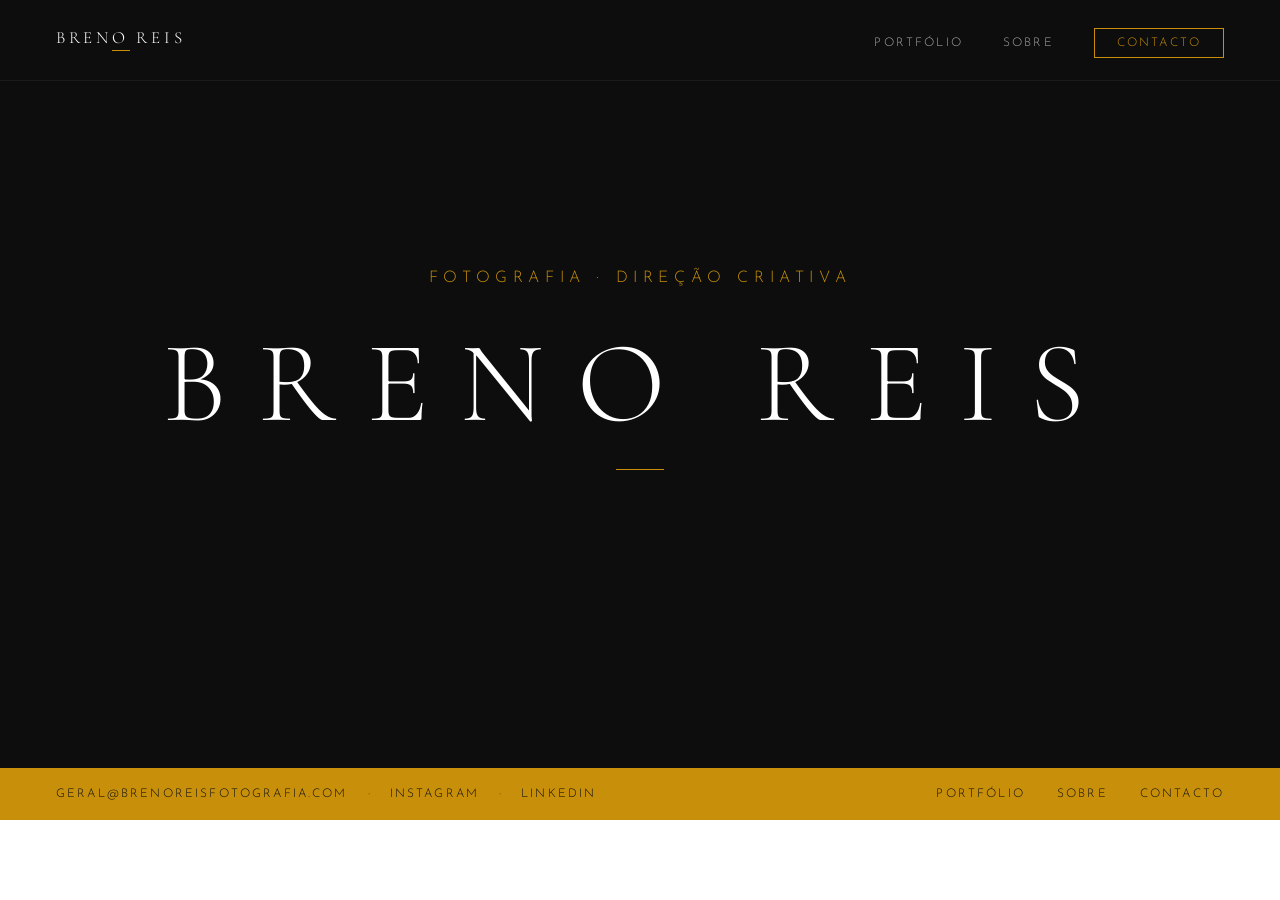
==== index.html @ f147326f "Site Breno Reis Fotografia - versao inicial" ====
<!DOCTYPE html>
<html lang="pt-BR">
<head>
  <meta charset="UTF-8">
  <meta name="viewport" content="width=device-width, initial-scale=1.0">
  <title>Breno Reis Fotografia — Fotografia de Produto e Gastronomia</title>
  <meta name="description" content="Fotógrafo especialista em produtos e gastronomia. Fotos estratégicas que elevam a percepção de valor da sua marca.">
  <link rel="preconnect" href="https://fonts.googleapis.com">
  <link rel="preconnect" href="https://fonts.gstatic.com" crossorigin>
  <link href="https://fonts.googleapis.com/css2?family=Cormorant+Garamond:wght@300;400&family=Josefin+Sans:wght@200;300;400&family=DM+Sans:opsz,wght@9..40,300;9..40,400&display=swap" rel="stylesheet">
  <link rel="stylesheet" href="css/style.css">
</head>
<body class="home-page">

  <nav class="nav scrolled" id="nav" data-solid="true">
    <div class="nav-inner">
      <a href="index.html" class="nav-logo">
        <span class="nav-logo-name">Breno Reis</span>
        <span class="nav-logo-rule"></span>
      </a>
      <button class="nav-toggle" id="navToggle" aria-label="Abrir menu">
        <span></span><span></span><span></span>
      </button>
      <ul class="nav-links" id="navLinks">
        <li><a href="portfolio.html">Portfólio</a></li>
        <li><a href="sobre.html">Sobre</a></li>
        <li><a href="contato.html" class="nav-cta">Contacto</a></li>
      </ul>
    </div>
  </nav>

  <main class="home-main">
    <div class="home-center">
      <p class="hero-eyebrow">Fotografia · Direção Criativa</p>
      <h1 class="hero-name">Breno Reis</h1>
      <div class="hero-rule"></div>
    </div>
  </main>

  <footer class="home-footer">
    <div class="home-footer-contacts">
      <a href="mailto:geral@brenoreisfotografia.com">geral@brenoreisfotografia.com</a>
      <span class="home-footer-contacts-dot">·</span>
      <a href="https://instagram.com/brenoreisfotografia" target="_blank" rel="noopener">Instagram</a>
      <span class="home-footer-contacts-dot">·</span>
      <a href="https://www.linkedin.com/in/brenoreis" target="_blank" rel="noopener">LinkedIn</a>
    </div>
    <nav class="home-footer-nav">
      <a href="portfolio.html">Portfólio</a>
      <a href="sobre.html">Sobre</a>
      <a href="contato.html">Contacto</a>
    </nav>
  </footer>

  <script src="js/main.js"></script>
</body>
</html>
---- css/style.css ----
/* ============================================================
   BRENO REIS FOTOGRAFIA
   Paleta: #0D0D0D · #FFFFFF · #C8900A
   Fontes: Cormorant Garamond (logo) · Josefin Sans · DM Sans
   ============================================================ */

:root {
  --preto:  #0D0D0D;
  --branco: #FFFFFF;
  --ouro:   #C8900A;
  --cinza:  #6B6B6B;
  --bg-alt: #F5F5F5;
  --bg-dark2: #141414;
  --font-logo:    'Cormorant Garamond', serif;
  --font-display: 'Josefin Sans', sans-serif;
  --font-body:    'DM Sans', sans-serif;
}

/* RESET */
*, *::before, *::after { box-sizing: border-box; margin: 0; padding: 0; }
html { scroll-behavior: smooth; }
body { font-family: var(--font-body); font-weight: 300; background: var(--branco); color: var(--preto); overflow-x: hidden; }
img  { display: block; max-width: 100%; }
a    { text-decoration: none; color: inherit; }
ul   { list-style: none; }
button { cursor: pointer; border: none; background: none; font: inherit; }

/* ── NAV ────────────────────────────────────────── */
.nav {
  position: fixed; top: 0; left: 0; right: 0;
  z-index: 100; height: 80px;
  padding: 0 56px;
  display: flex; align-items: center;
  transition: background 0.4s, box-shadow 0.4s;
}
.nav.scrolled { background: var(--preto); box-shadow: 0 1px 0 rgba(255,255,255,0.06); }
.nav-inner { width: 100%; display: flex; align-items: center; justify-content: space-between; }

.nav-logo { display: flex; flex-direction: column; gap: 4px; }
.nav-logo-name {
  font-family: var(--font-logo); font-weight: 300;
  font-size: 17px; letter-spacing: 0.22em;
  text-transform: uppercase; color: var(--branco); line-height: 1;
}
.nav-logo-rule { height: 1px; background: var(--ouro); width: 18px; align-self: center; }

.nav-links { display: flex; align-items: center; gap: 40px; }
.nav-links a {
  font-family: var(--font-display); font-weight: 300;
  font-size: 12px; letter-spacing: 0.18em; text-transform: uppercase;
  color: rgba(255,255,255,0.65); transition: color 0.2s;
  position: relative;
}
.nav-links a:hover, .nav-links a.active { color: var(--branco); }
.nav-links a:not(.nav-cta)::after {
  content: ''; position: absolute; bottom: -5px; left: 0;
  width: 100%; height: 1px; background: var(--ouro);
  transform: scaleX(0); transform-origin: left;
  transition: transform 0.25s ease;
}
.nav-links a:not(.nav-cta):hover::after,
.nav-links a:not(.nav-cta).active::after { transform: scaleX(1); }
.nav-links .nav-cta {
  color: var(--ouro); border: 1px solid var(--ouro);
  padding: 8px 22px; transition: background 0.2s, color 0.2s;
}
.nav-links .nav-cta:hover { background: var(--ouro); color: var(--preto); }

.nav-toggle { display: none; flex-direction: column; gap: 5px; padding: 4px; }
.nav-toggle span { display: block; width: 24px; height: 1px; background: var(--branco); transition: transform 0.3s, opacity 0.3s; }
.nav-toggle.open span:nth-child(1) { transform: translateY(6px) rotate(45deg); }
.nav-toggle.open span:nth-child(2) { opacity: 0; }
.nav-toggle.open span:nth-child(3) { transform: translateY(-6px) rotate(-45deg); }

/* ── FOOTER ─────────────────────────────────────── */
.footer { background: var(--preto); padding: 64px 56px 32px; border-top: 1px solid var(--ouro); }
.footer-top { display: grid; grid-template-columns: 1.2fr 1fr 1fr; gap: 48px; padding-bottom: 48px; border-bottom: 1px solid rgba(255,255,255,0.07); }
.footer-logo-name { font-family: var(--font-logo); font-weight: 300; font-size: 22px; letter-spacing: 0.22em; text-transform: uppercase; color: var(--branco); }
.footer-logo-rule { width: 32px; height: 1px; background: var(--ouro); margin-top: 12px; }
.footer-col-title { font-family: var(--font-display); font-size: 9px; font-weight: 400; letter-spacing: 0.3em; text-transform: uppercase; color: var(--ouro); margin-bottom: 18px; }
.footer-col-links { display: flex; flex-direction: column; gap: 12px; }
.footer-col-links a { font-family: var(--font-body); font-weight: 300; font-size: 13px; color: rgba(255,255,255,0.45); transition: color 0.2s; }
.footer-col-links a:hover { color: var(--branco); }
.footer-bottom { display: flex; justify-content: space-between; align-items: center; padding-top: 24px; }
.footer-copy { font-family: var(--font-body); font-size: 11px; color: rgba(255,255,255,0.25); letter-spacing: 0.06em; }

/* ── BUTTONS ─────────────────────────────────────── */
.btn {
  display: inline-flex; align-items: center; gap: 10px;
  font-family: var(--font-display); font-weight: 300;
  font-size: 10px; letter-spacing: 0.22em; text-transform: uppercase;
  padding: 14px 36px; transition: all 0.25s; cursor: pointer;
}
.btn-ouro   { background: var(--ouro); color: var(--preto); border: 1px solid var(--ouro); }
.btn-ouro:hover { background: transparent; color: var(--ouro); }
.btn-outline-white { background: transparent; color: var(--branco); border: 1px solid rgba(255,255,255,0.5); }
.btn-outline-white:hover { background: var(--branco); color: var(--preto); border-color: var(--branco); }
.btn-outline-dark  { background: transparent; color: var(--preto); border: 1px solid rgba(0,0,0,0.3); }
.btn-outline-dark:hover  { background: var(--preto); color: var(--branco); border-color: var(--preto); }

/* ── SECTION BASE ────────────────────────────────── */
.section    { padding: 96px 56px; }
.section-sm { padding: 64px 56px; }

.section-label {
  font-family: var(--font-display); font-size: 9px; font-weight: 400;
  letter-spacing: 0.32em; text-transform: uppercase; color: var(--ouro);
  display: flex; align-items: center; gap: 16px; margin-bottom: 48px;
}
.section-label::after { content: ''; display: block; width: 32px; height: 1px; background: var(--ouro); }

.section-title { font-family: var(--font-display); font-weight: 300; font-size: clamp(24px, 3.5vw, 44px); letter-spacing: 0.1em; text-transform: uppercase; line-height: 1.25; }
.section-body  { font-family: var(--font-body); font-weight: 300; font-size: 15px; line-height: 1.85; color: var(--cinza); max-width: 560px; }

/* ── REVEAL ANIMATIONS ───────────────────────────── */
.reveal {
  opacity: 0; transform: translateY(36px);
  transition: opacity 0.75s ease, transform 0.75s ease;
}
.reveal.visible { opacity: 1; transform: translateY(0); }

.reveal-img {
  opacity: 0; transform: translateY(20px);
  transition: opacity 0.9s ease, transform 0.9s ease;
}
.reveal-img.visible { opacity: 1; transform: translateY(0); }

/* ── IMAGE PLACEHOLDERS ──────────────────────────── */
.ph { background: #131313; display: flex; align-items: center; justify-content: center; overflow: hidden; position: relative; width: 100%; }
.ph-label { font-family: var(--font-display); font-size: 8px; font-weight: 400; letter-spacing: 0.3em; text-transform: uppercase; color: #252525; }
.ratio-4-3  { aspect-ratio: 4/3; }
.ratio-3-4  { aspect-ratio: 3/4; }
.ratio-1-1  { aspect-ratio: 1; }
.ratio-16-9 { aspect-ratio: 16/9; }
.ratio-2-3  { aspect-ratio: 2/3; }

/* ════════════════════════════════════════════════════
   HOME
   ════════════════════════════════════════════════════ */

/* HOME SPLASH */
.home-page { overflow: hidden; }
.home-main {
  height: calc(100vh - 80px - 52px);
  background: var(--preto);
  display: flex; align-items: center; justify-content: center;
  text-align: center;
}
.home-center { display: flex; flex-direction: column; align-items: center; }
.home-contacts {
  display: flex; align-items: center; justify-content: center;
  gap: 20px; margin-top: 44px; flex-wrap: wrap;
}
.home-contacts { display: none; } /* contacts moved to footer */
.home-contacts-dot { display: none; }
.home-footer {
  background: var(--ouro);
  height: 52px; padding: 0 56px;
  display: flex; align-items: center; justify-content: space-between;
}
.home-footer-contacts { display: flex; align-items: center; gap: 20px; }
.home-footer-contacts a {
  font-family: var(--font-display); font-weight: 300;
  font-size: 12px; letter-spacing: 0.18em; text-transform: uppercase;
  color: var(--preto); transition: opacity 0.2s;
}
.home-footer-contacts a:hover { opacity: 0.6; }
.home-footer-contacts-dot { color: rgba(13,13,13,0.4); font-size: 12px; }
.home-footer-nav { display: flex; gap: 32px; }
.home-footer-nav a {
  font-family: var(--font-display); font-size: 12px; letter-spacing: 0.18em;
  text-transform: uppercase; color: var(--preto); transition: opacity 0.2s;
}
.home-footer-nav a:hover { opacity: 0.6; }

/* HERO (outras páginas) */
.hero {
  min-height: 100vh; background: var(--preto);
  display: flex; flex-direction: column;
  align-items: center; justify-content: center;
  padding: 100px 48px 80px; text-align: center; position: relative;
}
.hero-eyebrow { font-family: var(--font-display); font-weight: 300; font-size: 16px; letter-spacing: 0.35em; text-transform: uppercase; color: var(--ouro); margin-bottom: 40px; }
.hero-name { font-family: var(--font-logo); font-weight: 300; font-size: clamp(48px, 9vw, 116px); letter-spacing: 0.28em; text-transform: uppercase; color: var(--branco); line-height: 1; }
.hero-rule { width: 48px; height: 1px; background: var(--ouro); margin: 28px auto; }
.hero-sub { font-family: var(--font-display); font-weight: 200; font-size: 16px; letter-spacing: 0.45em; text-transform: uppercase; color: var(--ouro); margin-bottom: 52px; }
.hero-tagline { font-family: var(--font-display); font-weight: 300; font-size: clamp(14px, 2vw, 21px); letter-spacing: 0.06em; text-transform: uppercase; color: rgba(255,255,255,0.6); max-width: 560px; line-height: 1.6; margin-bottom: 48px; }

.hero-scroll { position: absolute; bottom: 40px; left: 50%; transform: translateX(-50%); display: flex; flex-direction: column; align-items: center; gap: 12px; font-family: var(--font-display); font-size: 8px; letter-spacing: 0.3em; text-transform: uppercase; color: rgba(255,255,255,0.25); }
.hero-scroll-line { width: 1px; height: 48px; background: linear-gradient(to bottom, var(--ouro), transparent); animation: scrollAnim 2s ease infinite; }
@keyframes scrollAnim { 0%,100%{ opacity:0.3; transform:scaleY(0.5); } 50%{ opacity:1; transform:scaleY(1); } }

/* Especialidades */
.especialidades { display: grid; grid-template-columns: repeat(3, 1fr); }
.esp-card { padding: 56px 48px; border: 1px solid rgba(0,0,0,0.07); transition: background 0.2s; }
.esp-card:hover { background: #FAFAFA; }
.esp-number { font-family: var(--font-logo); font-size: 28px; font-weight: 300; color: var(--ouro); opacity: 0.5; margin-bottom: 28px; letter-spacing: 0.05em; }
.esp-title  { font-family: var(--font-display); font-weight: 300; font-size: 13px; letter-spacing: 0.18em; text-transform: uppercase; color: var(--preto); margin-bottom: 16px; }
.esp-text   { font-family: var(--font-body); font-weight: 300; font-size: 14px; line-height: 1.8; color: var(--cinza); }

/* Portfolio preview grid */
.portfolio-grid-preview { display: grid; grid-template-columns: repeat(3, 1fr); gap: 4px; }
.portfolio-item { overflow: hidden; position: relative; }
.portfolio-item .ph { transition: transform 0.55s ease; }
.portfolio-item:hover .ph { transform: scale(1.04); }
.portfolio-item-overlay { position: absolute; inset: 0; background: rgba(13,13,13,0.6); display: flex; align-items: flex-end; padding: 24px; opacity: 0; transition: opacity 0.3s; }
.portfolio-item:hover .portfolio-item-overlay { opacity: 1; }
.portfolio-item-cat { font-family: var(--font-display); font-size: 9px; font-weight: 400; letter-spacing: 0.28em; text-transform: uppercase; color: var(--ouro); }

/* Sobre teaser */
.sobre-teaser { display: grid; grid-template-columns: 1fr 1fr; gap: 80px; align-items: center; }
.sobre-teaser-img { position: relative; }
.sobre-teaser-accent { position: absolute; top: -14px; left: -14px; right: 14px; bottom: 14px; border: 1px solid var(--ouro); z-index: -1; pointer-events: none; }

/* CTA Banner */
.cta-banner { background: var(--preto); padding: 100px 56px; text-align: center; }
.cta-banner-title { font-family: var(--font-logo); font-weight: 300; font-size: clamp(28px, 4.5vw, 60px); letter-spacing: 0.1em; text-transform: uppercase; color: var(--branco); margin-bottom: 12px; }
.cta-banner-sub { font-family: var(--font-display); font-weight: 300; font-size: 11px; letter-spacing: 0.22em; text-transform: uppercase; color: rgba(255,255,255,0.4); margin-bottom: 40px; }

/* ════════════════════════════════════════════════════
   PORTFOLIO PAGE
   ════════════════════════════════════════════════════ */

.portfolio-hero { background: var(--preto); padding: 120px 56px 40px; text-align: center; }
.portfolio-hero-title { font-family: var(--font-logo); font-weight: 300; font-size: clamp(22px, 3.5vw, 44px); letter-spacing: 0.28em; text-transform: uppercase; color: var(--branco); }
.portfolio-hero-rule { width: 40px; height: 1px; background: var(--ouro); margin: 24px auto; }
.portfolio-hero-sub { font-family: var(--font-display); font-weight: 300; font-size: 10px; letter-spacing: 0.4em; text-transform: uppercase; color: rgba(255,255,255,0.4); }

.portfolio-filter { padding: 32px 56px; display: flex; align-items: center; gap: 8px; border-bottom: 1px solid rgba(0,0,0,0.08); flex-wrap: wrap; }
.filter-btn { font-family: var(--font-display); font-size: 10px; font-weight: 300; letter-spacing: 0.2em; text-transform: uppercase; padding: 8px 20px; border: 1px solid rgba(0,0,0,0.15); color: var(--cinza); transition: all 0.2s; background: none; cursor: pointer; }
.filter-btn:hover { border-color: var(--preto); color: var(--preto); }
.filter-btn.active { background: var(--preto); color: var(--branco); border-color: var(--preto); }

.portfolio-grid { columns: 3; column-gap: 4px; padding: 4px; }
.portfolio-grid-item { break-inside: avoid; margin-bottom: 4px; overflow: hidden; position: relative; cursor: zoom-in; }
.portfolio-grid-item img {
  width: 100%; height: auto; display: block; transition: transform 0.55s ease;
  pointer-events: none; -webkit-user-drag: none; -webkit-touch-callout: none;
  user-select: none;
}
.portfolio-grid-item:hover img { transform: scale(1.04); }

/* LIGHTBOX */
.lightbox {
  position: fixed; inset: 0; background: rgba(13,13,13,0.97);
  display: none; align-items: center; justify-content: center;
  z-index: 1000; padding: 64px;
}
.lightbox.open { display: flex; }
.lightbox-img {
  max-width: 100%; max-height: 100%; object-fit: contain;
  pointer-events: none; -webkit-user-drag: none; -webkit-touch-callout: none;
  user-select: none;
}
.lightbox-close, .lightbox-prev, .lightbox-next {
  position: absolute; background: none; border: none; cursor: pointer;
  color: rgba(255,255,255,0.55); transition: color 0.2s; line-height: 1;
}
.lightbox-close:hover, .lightbox-prev:hover, .lightbox-next:hover { color: var(--ouro); }
.lightbox-close { top: 24px; right: 32px; font-size: 32px; font-weight: 300; }
.lightbox-prev, .lightbox-next { top: 50%; transform: translateY(-50%); font-size: 40px; padding: 12px; }
.lightbox-prev { left: 12px; }
.lightbox-next { right: 12px; }
.lightbox-counter {
  position: absolute; bottom: 24px; left: 50%; transform: translateX(-50%);
  font-family: var(--font-display); font-size: 10px; letter-spacing: 0.2em;
  color: rgba(255,255,255,0.4);
}

/* AVISO DE DIREITOS RESERVADOS (clique direito) */
.copyright-toast {
  position: fixed; z-index: 2000;
  background: var(--preto); color: var(--branco);
  border: 1px solid var(--ouro);
  font-family: var(--font-display); font-weight: 300;
  font-size: 10px; letter-spacing: 0.18em; text-transform: uppercase;
  padding: 10px 18px; pointer-events: none;
  opacity: 0; transition: opacity 0.2s ease;
}
.copyright-toast.show { opacity: 1; }
@media (max-width: 640px) {
  .lightbox { padding: 24px; }
  .lightbox-prev { left: 4px; } .lightbox-next { right: 4px; }
  .lightbox-prev, .lightbox-next { font-size: 28px; padding: 8px; }
}

/* ════════════════════════════════════════════════════
   SOBRE PAGE
   ════════════════════════════════════════════════════ */

.sobre-hero {
  display: grid; grid-template-columns: 1fr 1fr; grid-template-rows: 1fr;
  align-items: stretch; background: var(--preto);
  margin-top: 80px; height: calc(100vh - 80px);
}
.sobre-hero-bio { margin-top: 22px; font-family: var(--font-body); font-weight: 300; font-size: 19px; line-height: 1.7; color: rgba(255,255,255,0.5); max-width: none; }
.sobre-hero-bio p { margin-bottom: 14px; }
.sobre-hero-bio p:last-child { margin-bottom: 0; }
.sobre-hero-bio .sobre-hero-lead { color: var(--branco); font-weight: 400; font-size: 20px; }
.sobre-hero-cta { margin-top: 28px; }
.sobre-hero-cta-text { font-family: var(--font-display); font-weight: 300; font-size: 16px; letter-spacing: 0.06em; color: var(--branco); margin-bottom: 20px; }
.sobre-hero-img { overflow: hidden; min-height: 0; margin: 0 0 40px 0; }
.sobre-hero-img .ph { height: 100%; min-height: 560px; }
.sobre-hero-img img {
  width: 100%; height: 100%; object-fit: contain;
  pointer-events: none; -webkit-user-drag: none; -webkit-touch-callout: none; user-select: none;
}
.sobre-hero-content { background: var(--preto); padding: 40px 56px; display: flex; flex-direction: column; justify-content: center; min-height: 0; overflow-y: auto; }
.sobre-eyebrow  { font-family: var(--font-display); font-size: 9px; font-weight: 400; letter-spacing: 0.38em; text-transform: uppercase; color: var(--ouro); margin-bottom: 32px; }
.sobre-hero-name { font-family: var(--font-logo); font-weight: 300; font-size: clamp(32px, 4vw, 52px); letter-spacing: 0.2em; text-transform: uppercase; color: var(--branco); line-height: 1.1; }
.sobre-hero-rule { width: 40px; height: 1px; background: var(--ouro); margin: 22px 0; }
.sobre-hero-role { font-family: var(--font-display); font-weight: 300; font-size: 11px; letter-spacing: 0.28em; text-transform: uppercase; color: rgba(255,255,255,0.4); }

/* Numbers */
.numbers-row { display: grid; grid-template-columns: repeat(3, 1fr); border-top: 1px solid rgba(0,0,0,0.1); border-bottom: 1px solid rgba(0,0,0,0.1); }
.number-item { padding: 52px 48px; text-align: center; border-right: 1px solid rgba(0,0,0,0.1); }
.number-item:last-child { border-right: none; }
.number-value { font-family: var(--font-logo); font-weight: 300; font-size: 60px; letter-spacing: 0.04em; color: var(--preto); line-height: 1; }
.number-label { font-family: var(--font-display); font-size: 9px; font-weight: 400; letter-spacing: 0.28em; text-transform: uppercase; color: var(--cinza); margin-top: 14px; }

/* Diferenciais */
.diferenciais { display: grid; grid-template-columns: repeat(2, 1fr); gap: 2px; }
.dif-item { padding: 52px 48px; background: var(--bg-alt); transition: background 0.2s; }
.dif-item:hover { background: #ECECEC; }
.dif-num   { font-family: var(--font-logo); font-size: 22px; color: var(--ouro); margin-bottom: 18px; letter-spacing: 0.05em; }
.dif-title { font-family: var(--font-display); font-weight: 300; font-size: 12px; letter-spacing: 0.18em; text-transform: uppercase; color: var(--preto); margin-bottom: 14px; }
.dif-text  { font-family: var(--font-body); font-weight: 300; font-size: 14px; line-height: 1.8; color: var(--cinza); }

/* ════════════════════════════════════════════════════
   MENTORIA PAGE
   ════════════════════════════════════════════════════ */

.mentoria-hero { background: var(--preto); padding: 160px 56px 100px; text-align: center; }
.mentoria-eyebrow { font-family: var(--font-display); font-size: 9px; font-weight: 400; letter-spacing: 0.45em; text-transform: uppercase; color: var(--ouro); margin-bottom: 32px; }
.mentoria-title { font-family: var(--font-logo); font-weight: 300; font-size: clamp(36px, 6vw, 80px); letter-spacing: 0.18em; text-transform: uppercase; color: var(--branco); line-height: 1.1; max-width: 800px; margin: 0 auto; }
.mentoria-rule  { width: 40px; height: 1px; background: var(--ouro); margin: 28px auto; }
.mentoria-sub   { font-family: var(--font-display); font-weight: 300; font-size: 12px; letter-spacing: 0.18em; text-transform: uppercase; color: rgba(255,255,255,0.4); max-width: 480px; margin: 0 auto; line-height: 1.8; }

/* Para quem */
.pq-grid { display: grid; grid-template-columns: 1fr 1fr; gap: 2px; }
.pq-item { padding: 48px; border: 1px solid rgba(0,0,0,0.07); display: flex; gap: 22px; transition: background 0.2s; }
.pq-item:hover { background: #FAFAFA; }
.pq-check { width: 18px; height: 18px; border: 1px solid var(--ouro); display: flex; align-items: center; justify-content: center; flex-shrink: 0; margin-top: 3px; }
.pq-check::after { content: ''; width: 7px; height: 7px; background: var(--ouro); display: block; }
.pq-title { font-family: var(--font-display); font-weight: 300; font-size: 12px; letter-spacing: 0.15em; text-transform: uppercase; color: var(--preto); margin-bottom: 10px; }
.pq-text  { font-family: var(--font-body); font-weight: 300; font-size: 14px; line-height: 1.8; color: var(--cinza); }

/* Como funciona */
.passos { display: grid; grid-template-columns: repeat(3, 1fr); gap: 40px; counter-reset: steps; }
.passo { padding-top: 24px; border-top: 1px solid rgba(0,0,0,0.1); position: relative; counter-increment: steps; }
.passo-num { font-family: var(--font-logo); font-size: 48px; font-weight: 300; color: var(--ouro); opacity: 0.35; line-height: 1; margin-bottom: 20px; }
.passo-title { font-family: var(--font-display); font-weight: 300; font-size: 12px; letter-spacing: 0.18em; text-transform: uppercase; color: var(--preto); margin-bottom: 14px; }
.passo-text  { font-family: var(--font-body); font-weight: 300; font-size: 14px; line-height: 1.8; color: var(--cinza); }

/* ════════════════════════════════════════════════════
   CONTATO PAGE
   ════════════════════════════════════════════════════ */

.contato-hero { background: var(--preto); padding: 160px 56px 80px; }
.contato-eyebrow { font-family: var(--font-display); font-size: 9px; font-weight: 400; letter-spacing: 0.45em; text-transform: uppercase; color: var(--ouro); margin-bottom: 24px; }
.contato-title   { font-family: var(--font-logo); font-weight: 300; font-size: clamp(24px, 3.5vw, 48px); letter-spacing: 0.15em; text-transform: uppercase; color: var(--branco); line-height: 1.1; }
.contato-sub     { font-family: var(--font-body); font-weight: 300; font-size: 15px; line-height: 1.85; color: rgba(255,255,255,0.4); margin-top: 20px; max-width: 480px; }

.contato-body { display: grid; grid-template-columns: 1.4fr 1fr; }
.contato-form-col { padding: 80px 64px; border-right: 1px solid rgba(0,0,0,0.08); }
.contato-info-col { padding: 80px 56px; }

.form-group { margin-bottom: 32px; }
.form-label { font-family: var(--font-display); font-size: 9px; font-weight: 400; letter-spacing: 0.28em; text-transform: uppercase; color: var(--cinza); display: block; margin-bottom: 10px; }
.form-input, .form-select, .form-textarea {
  width: 100%; background: transparent; border: none; border-bottom: 1px solid rgba(0,0,0,0.18);
  padding: 12px 0; font-family: var(--font-body); font-weight: 300; font-size: 15px;
  color: var(--preto); outline: none; transition: border-color 0.25s; appearance: none;
}
.form-input:focus, .form-select:focus, .form-textarea:focus { border-bottom-color: var(--ouro); }
.form-textarea { resize: none; height: 96px; }
.form-select { cursor: pointer; }

.form-success { display: none; padding: 40px 0; }
.form-success.show { display: block; }
.form-success-title { font-family: var(--font-logo); font-size: 32px; letter-spacing: 0.1em; text-transform: uppercase; color: var(--preto); margin-bottom: 12px; }
.form-success-text  { font-family: var(--font-body); font-weight: 300; font-size: 15px; color: var(--cinza); line-height: 1.8; }

.info-block { margin-bottom: 40px; }
.info-label { font-family: var(--font-display); font-size: 9px; font-weight: 400; letter-spacing: 0.32em; text-transform: uppercase; color: var(--ouro); margin-bottom: 10px; }
.info-value { font-family: var(--font-body); font-weight: 300; font-size: 14px; color: var(--cinza); line-height: 1.7; }
.info-value a { color: var(--preto); font-weight: 400; transition: color 0.2s; }
.info-value a:hover { color: var(--ouro); }

/* ════════════════════════════════════════════════════
   RESPONSIVE
   ════════════════════════════════════════════════════ */
@media (max-width: 1024px) {
  .nav { padding: 0 32px; }
  .section { padding: 72px 32px; }
  .section-sm { padding: 48px 32px; }
  .footer { padding: 56px 32px 28px; }
  .footer-top { grid-template-columns: 1fr 1fr; }
  .especialidades { grid-template-columns: 1fr; }
  .portfolio-grid-preview { grid-template-columns: repeat(2, 1fr); }
  .portfolio-grid { columns: 2; }
  .sobre-teaser { grid-template-columns: 1fr; gap: 48px; }
  .sobre-hero { grid-template-columns: 1fr; height: auto; }
  .sobre-hero-img { display: none; }
  .sobre-hero-content { padding: 120px 48px 72px; overflow-y: visible; }
  .numbers-row { grid-template-columns: 1fr 1fr; }
  .numbers-row .number-item:nth-child(3) { border-right: none; grid-column: 1/-1; border-top: 1px solid rgba(0,0,0,0.1); }
  .diferenciais { grid-template-columns: 1fr; }
  .pq-grid { grid-template-columns: 1fr; }
  .passos { grid-template-columns: 1fr 1fr; gap: 32px; }
  .contato-body { grid-template-columns: 1fr; }
  .contato-form-col { border-right: none; border-bottom: 1px solid rgba(0,0,0,0.08); padding: 64px 48px; }
  .contato-info-col { padding: 64px 48px; }
  .portfolio-filter, .portfolio-hero, .mentoria-hero, .contato-hero, .cta-banner { padding-left: 32px; padding-right: 32px; }
  .home-footer { height: auto; min-height: 52px; flex-wrap: wrap; row-gap: 10px; padding: 14px 32px; }
  .home-main { height: auto; min-height: calc(100vh - 80px - 90px); padding: 56px 32px; }
}

@media (max-width: 768px) {
  .nav { padding: 0 20px; }
  .nav-links {
    position: fixed; top: 72px; left: 0; right: 0;
    background: var(--preto); flex-direction: column;
    padding: 32px 24px; gap: 28px;
    transform: translateY(-110%); opacity: 0; pointer-events: none;
    transition: transform 0.35s ease, opacity 0.35s ease;
  }
  .nav-links.open { transform: translateY(0); opacity: 1; pointer-events: all; }
  .nav-toggle { display: flex; }
  .section { padding: 56px 20px; }
  .section-sm { padding: 40px 20px; }
  .footer { padding: 48px 20px 24px; }
  .footer-top { grid-template-columns: 1fr; gap: 32px; }
  .portfolio-grid-preview { grid-template-columns: 1fr; }
  .portfolio-grid { columns: 1; }
  .portfolio-filter { padding: 24px 20px; gap: 6px; }
  .portfolio-hero { padding: 120px 20px 56px; }
  .hero-name { letter-spacing: 0.15em; }
  .sobre-hero-content { padding: 100px 20px 56px; }
  .mentoria-hero { padding: 120px 20px 72px; }
  .contato-hero { padding: 120px 20px 56px; }
  .contato-form-col, .contato-info-col { padding: 48px 20px; }
  .numbers-row { grid-template-columns: 1fr; }
  .numbers-row .number-item { border-right: none; border-bottom: 1px solid rgba(0,0,0,0.1); }
  .numbers-row .number-item:last-child { border-bottom: none; }
  .passos { grid-template-columns: 1fr; }
  .cta-banner { padding: 72px 20px; }
  .sobre-teaser-accent { display: none; }
  .home-page { overflow: auto; }
  .home-main { padding: 48px 24px; }
  .hero-eyebrow { font-size: 12px; letter-spacing: 0.22em; }
  .home-footer { flex-direction: column; align-items: center; text-align: center; gap: 14px; padding: 18px 20px; }
  .home-footer-contacts { flex-wrap: wrap; justify-content: center; row-gap: 8px; }
  .home-footer-contacts a, .home-footer-nav a { font-size: 9.5px; }
  .home-footer-nav { gap: 16px; flex-wrap: wrap; justify-content: center; }
}

@media (max-width: 420px) {
  .home-footer-contacts-dot { display: none; }
}
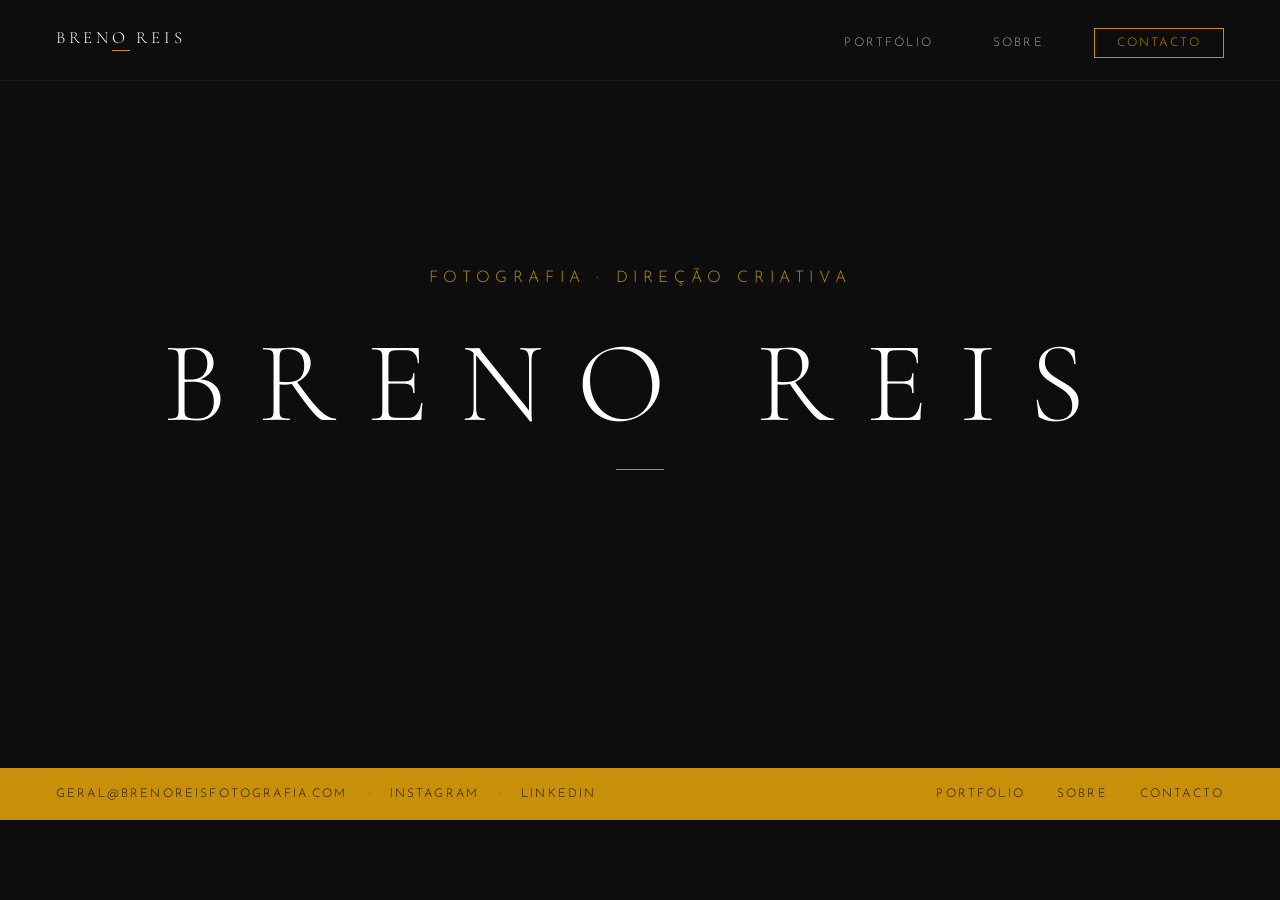
==== commit e68d000d: "Ajustes visuais e UX: 9 melhorias no site - Fundo preto na home (elimina faixa branca abaixo do foot" ====
--- a/index.html
+++ b/index.html
@@ -43,7 +43,7 @@
       <span class="home-footer-contacts-dot">·</span>
       <a href="https://instagram.com/brenoreisfotografia" target="_blank" rel="noopener">Instagram</a>
       <span class="home-footer-contacts-dot">·</span>
-      <a href="https://www.linkedin.com/in/brenoreis" target="_blank" rel="noopener">LinkedIn</a>
+      <a href="https://www.linkedin.com/in/breno-reis-803a252b6/" target="_blank" rel="noopener">LinkedIn</a>
     </div>
     <nav class="home-footer-nav">
       <a href="portfolio.html">Portfólio</a>
--- a/css/style.css
+++ b/css/style.css
@@ -31,9 +31,10 @@
   z-index: 100; height: 80px;
   padding: 0 56px;
   display: flex; align-items: center;
-  transition: background 0.4s, box-shadow 0.4s;
+  transition: background 0.4s, box-shadow 0.4s, transform 0.45s ease, opacity 0.45s ease;
 }
 .nav.scrolled { background: var(--preto); box-shadow: 0 1px 0 rgba(255,255,255,0.06); }
+.nav.hidden { transform: translateY(-100%); opacity: 0; }
 .nav-inner { width: 100%; display: flex; align-items: center; justify-content: space-between; }
 
 .nav-logo { display: flex; flex-direction: column; gap: 4px; }
@@ -51,10 +52,11 @@
   color: rgba(255,255,255,0.65); transition: color 0.2s;
   position: relative;
 }
+.nav-links a:not(.nav-cta) { padding: 6px 10px; }
 .nav-links a:hover, .nav-links a.active { color: var(--branco); }
 .nav-links a:not(.nav-cta)::after {
-  content: ''; position: absolute; bottom: -5px; left: 0;
-  width: 100%; height: 1px; background: var(--ouro);
+  content: ''; position: absolute; bottom: 1px; left: 10px;
+  width: calc(100% - 20px); height: 1px; background: var(--ouro);
   transform: scaleX(0); transform-origin: left;
   transition: transform 0.25s ease;
 }
@@ -140,6 +142,7 @@
 
 /* HOME SPLASH */
 .home-page { overflow: hidden; }
+body.home-page { background: var(--preto); }
 .home-main {
   height: calc(100vh - 80px - 52px);
   background: var(--preto);
@@ -231,7 +234,7 @@
 .filter-btn:hover { border-color: var(--preto); color: var(--preto); }
 .filter-btn.active { background: var(--preto); color: var(--branco); border-color: var(--preto); }
 
-.portfolio-grid { columns: 3; column-gap: 4px; padding: 4px; }
+.portfolio-grid { columns: 5; column-gap: 4px; padding: 4px; }
 .portfolio-grid-item { break-inside: avoid; margin-bottom: 4px; overflow: hidden; position: relative; cursor: zoom-in; }
 .portfolio-grid-item img {
   width: 100%; height: auto; display: block; transition: transform 0.55s ease;
@@ -376,6 +379,10 @@
 .form-textarea { resize: none; height: 96px; }
 .form-select { cursor: pointer; }
 
+.form-input.error { border-bottom-color: #e03030; }
+.form-error { display: none; font-family: var(--font-body); font-weight: 300; font-size: 11px; color: #e03030; margin-top: 6px; letter-spacing: 0.02em; }
+.form-error.show { display: block; }
+
 .form-success { display: none; padding: 40px 0; }
 .form-success.show { display: block; }
 .form-success-title { font-family: var(--font-logo); font-size: 32px; letter-spacing: 0.1em; text-transform: uppercase; color: var(--preto); margin-bottom: 12px; }
@@ -398,7 +405,7 @@
   .footer-top { grid-template-columns: 1fr 1fr; }
   .especialidades { grid-template-columns: 1fr; }
   .portfolio-grid-preview { grid-template-columns: repeat(2, 1fr); }
-  .portfolio-grid { columns: 2; }
+  .portfolio-grid { columns: 3; }
   .sobre-teaser { grid-template-columns: 1fr; gap: 48px; }
   .sobre-hero { grid-template-columns: 1fr; height: auto; }
   .sobre-hero-img { display: none; }
@@ -432,7 +439,7 @@
   .footer { padding: 48px 20px 24px; }
   .footer-top { grid-template-columns: 1fr; gap: 32px; }
   .portfolio-grid-preview { grid-template-columns: 1fr; }
-  .portfolio-grid { columns: 1; }
+  .portfolio-grid { columns: 2; }
   .portfolio-filter { padding: 24px 20px; gap: 6px; }
   .portfolio-hero { padding: 120px 20px 56px; }
   .hero-name { letter-spacing: 0.15em; }
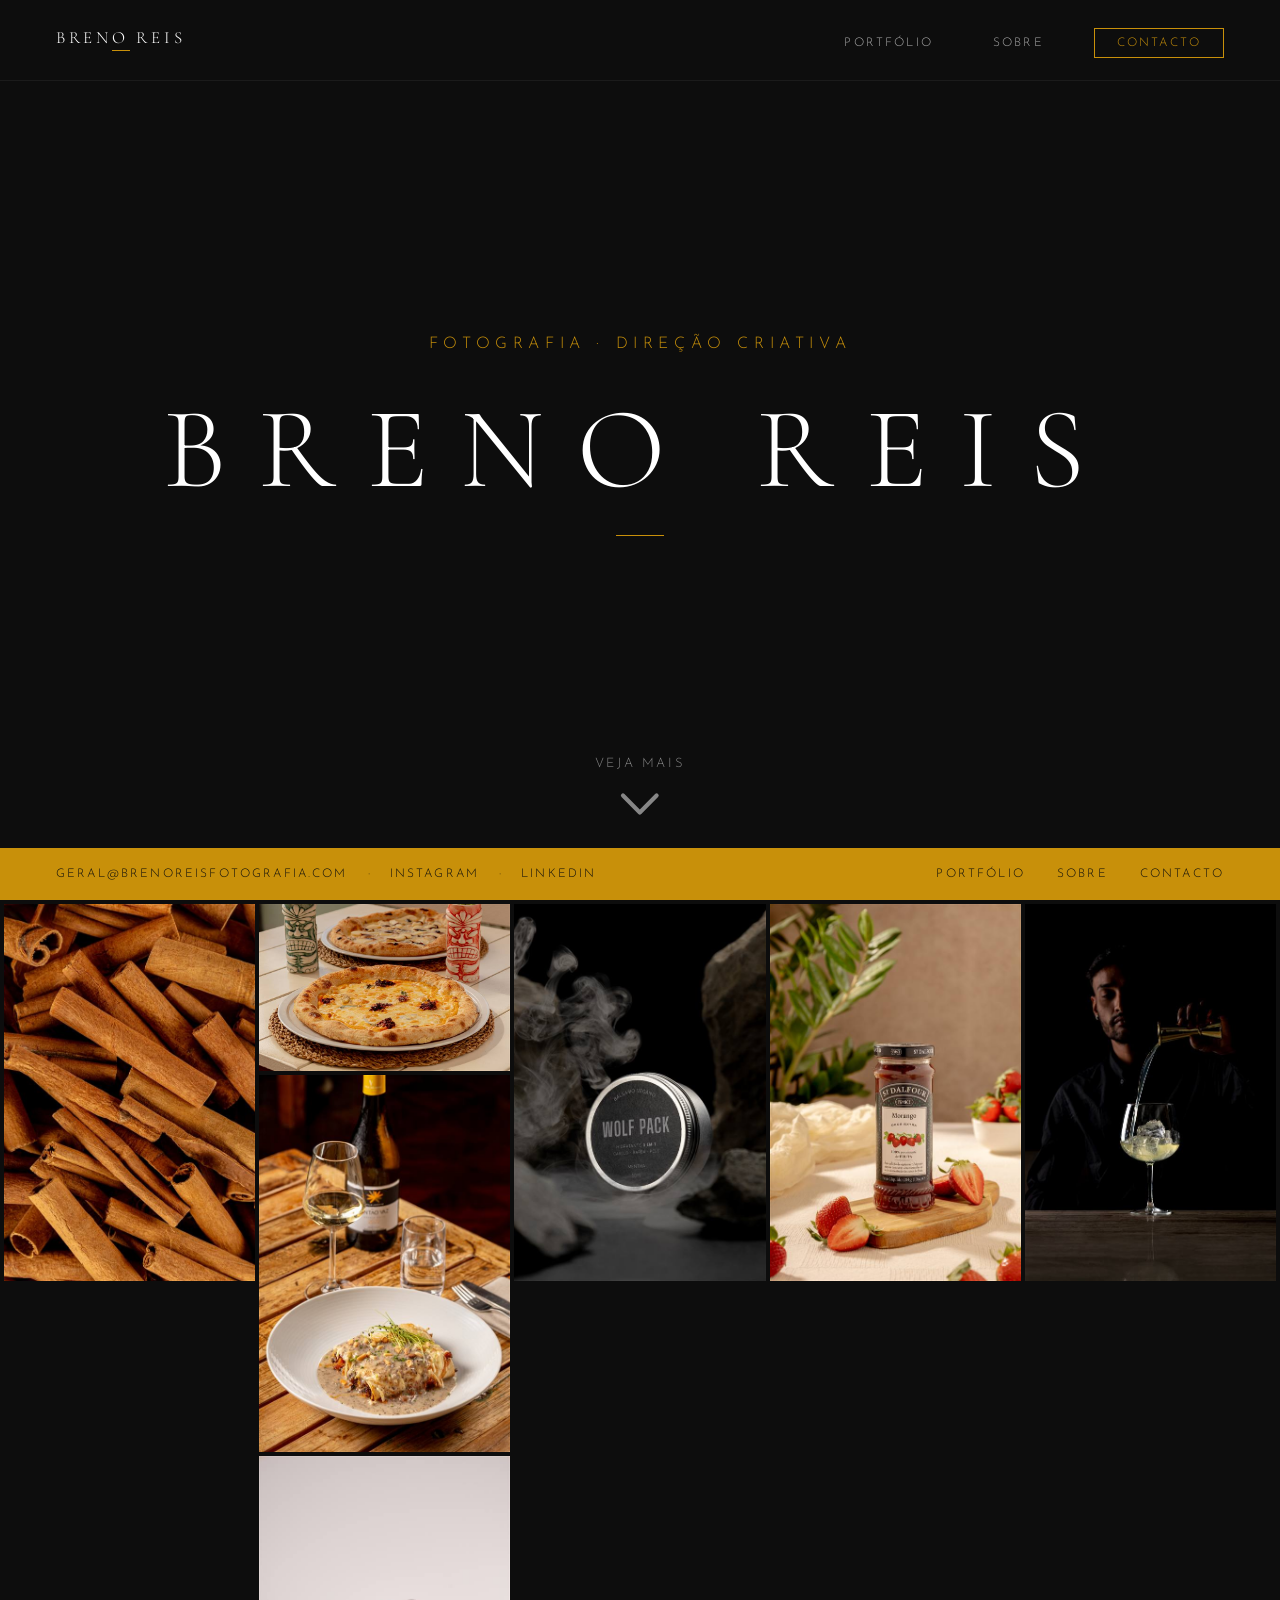
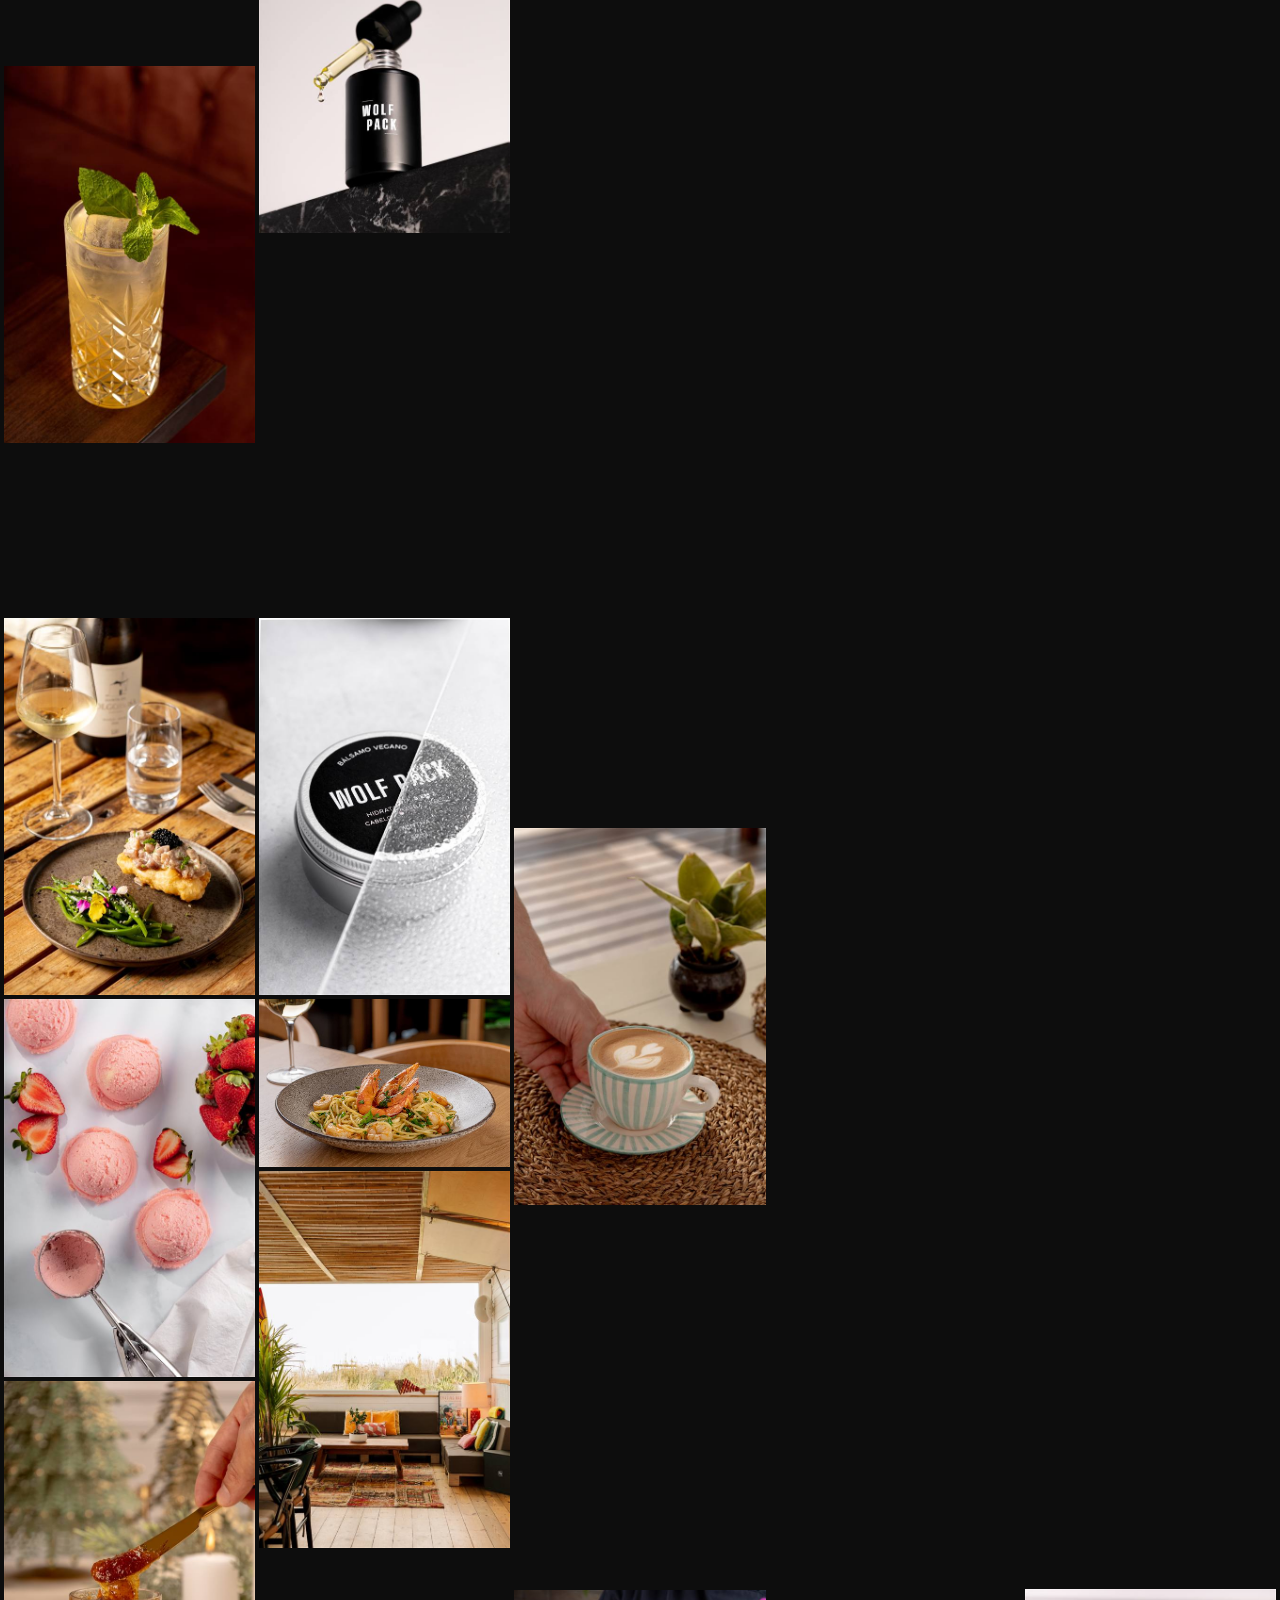
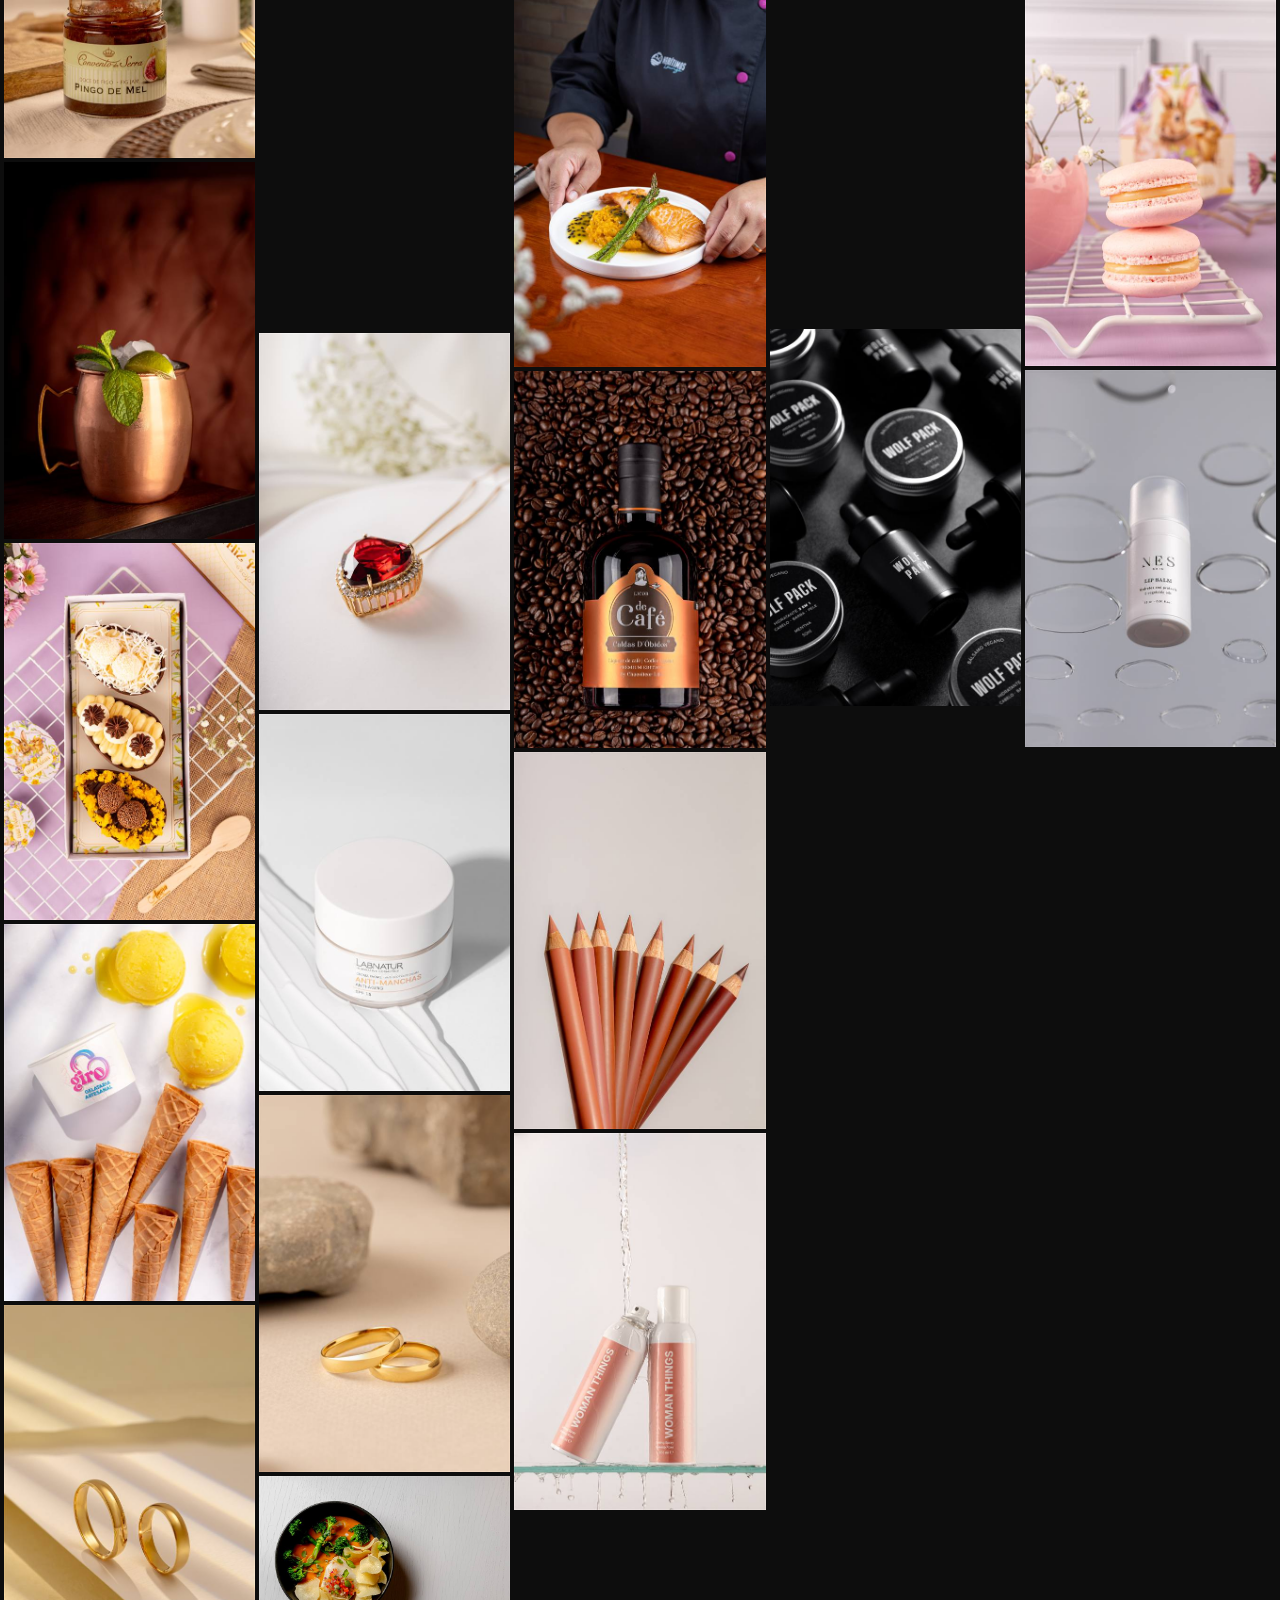
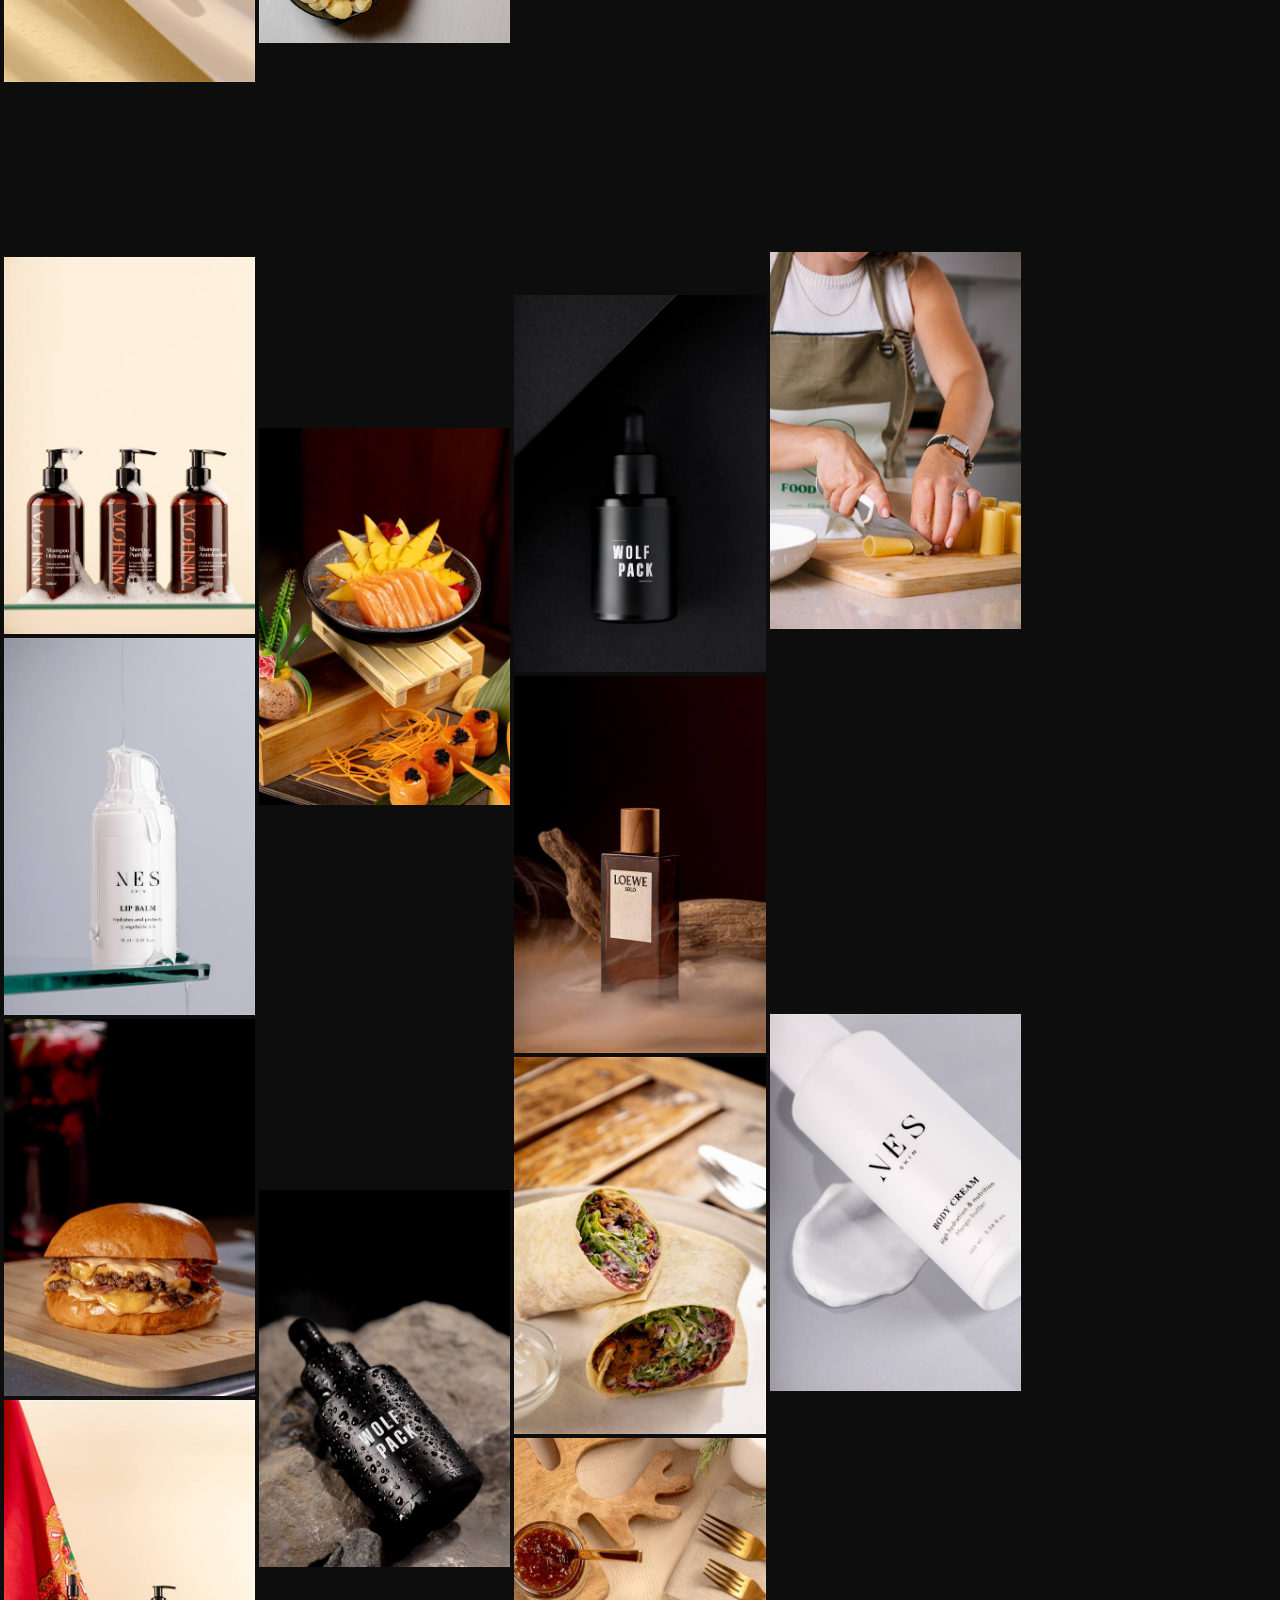
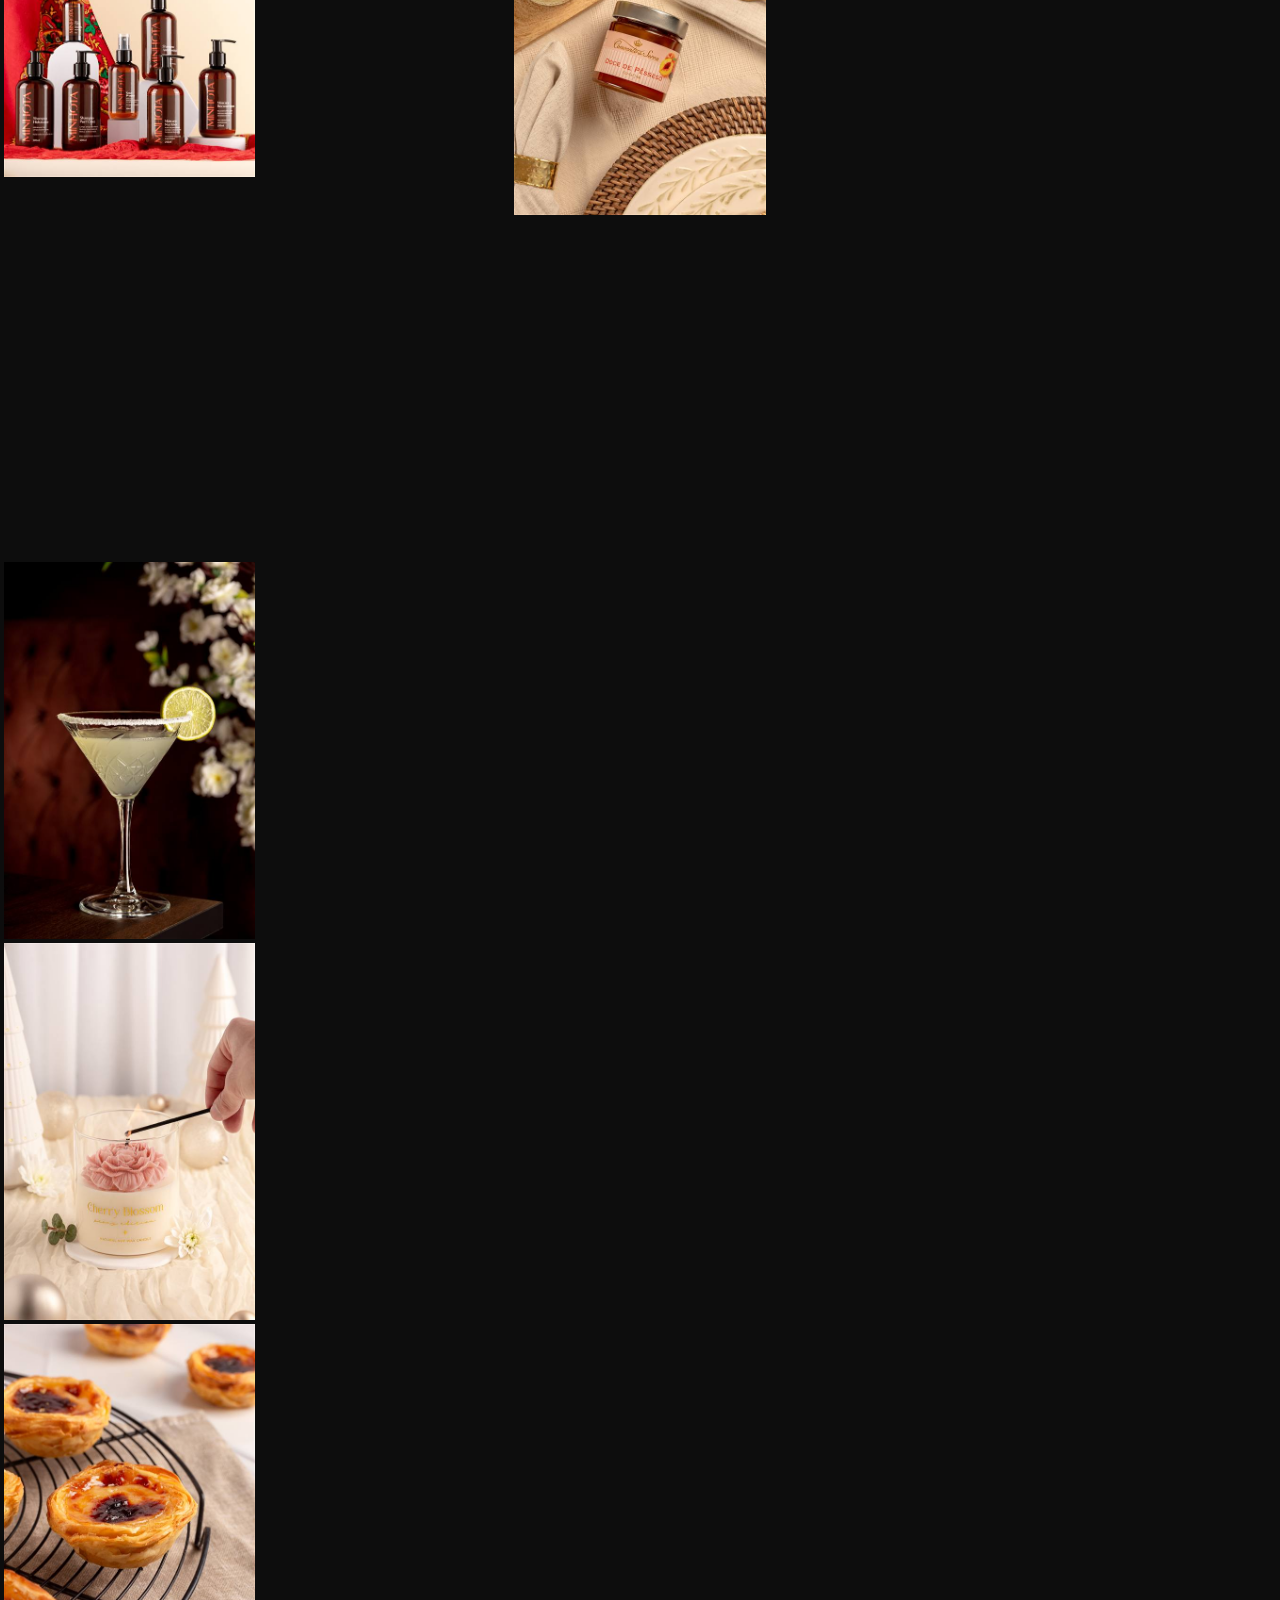
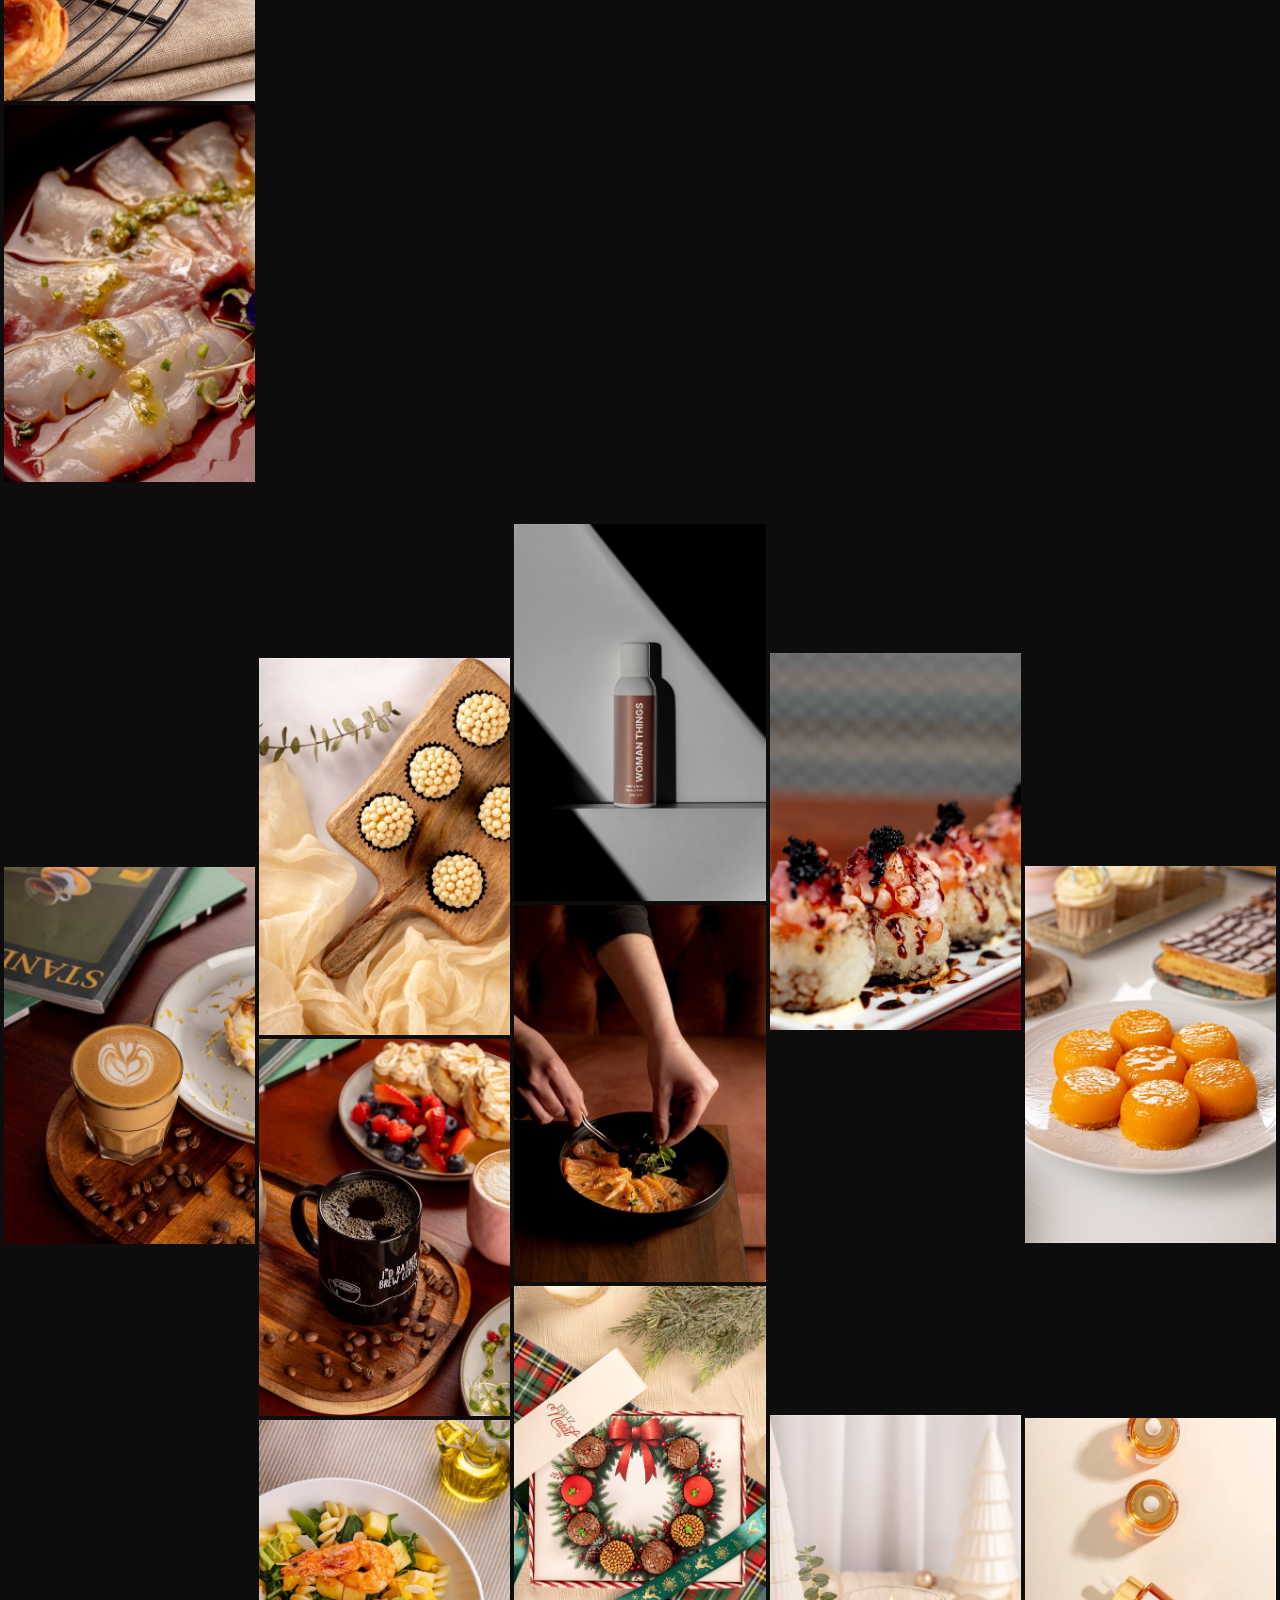
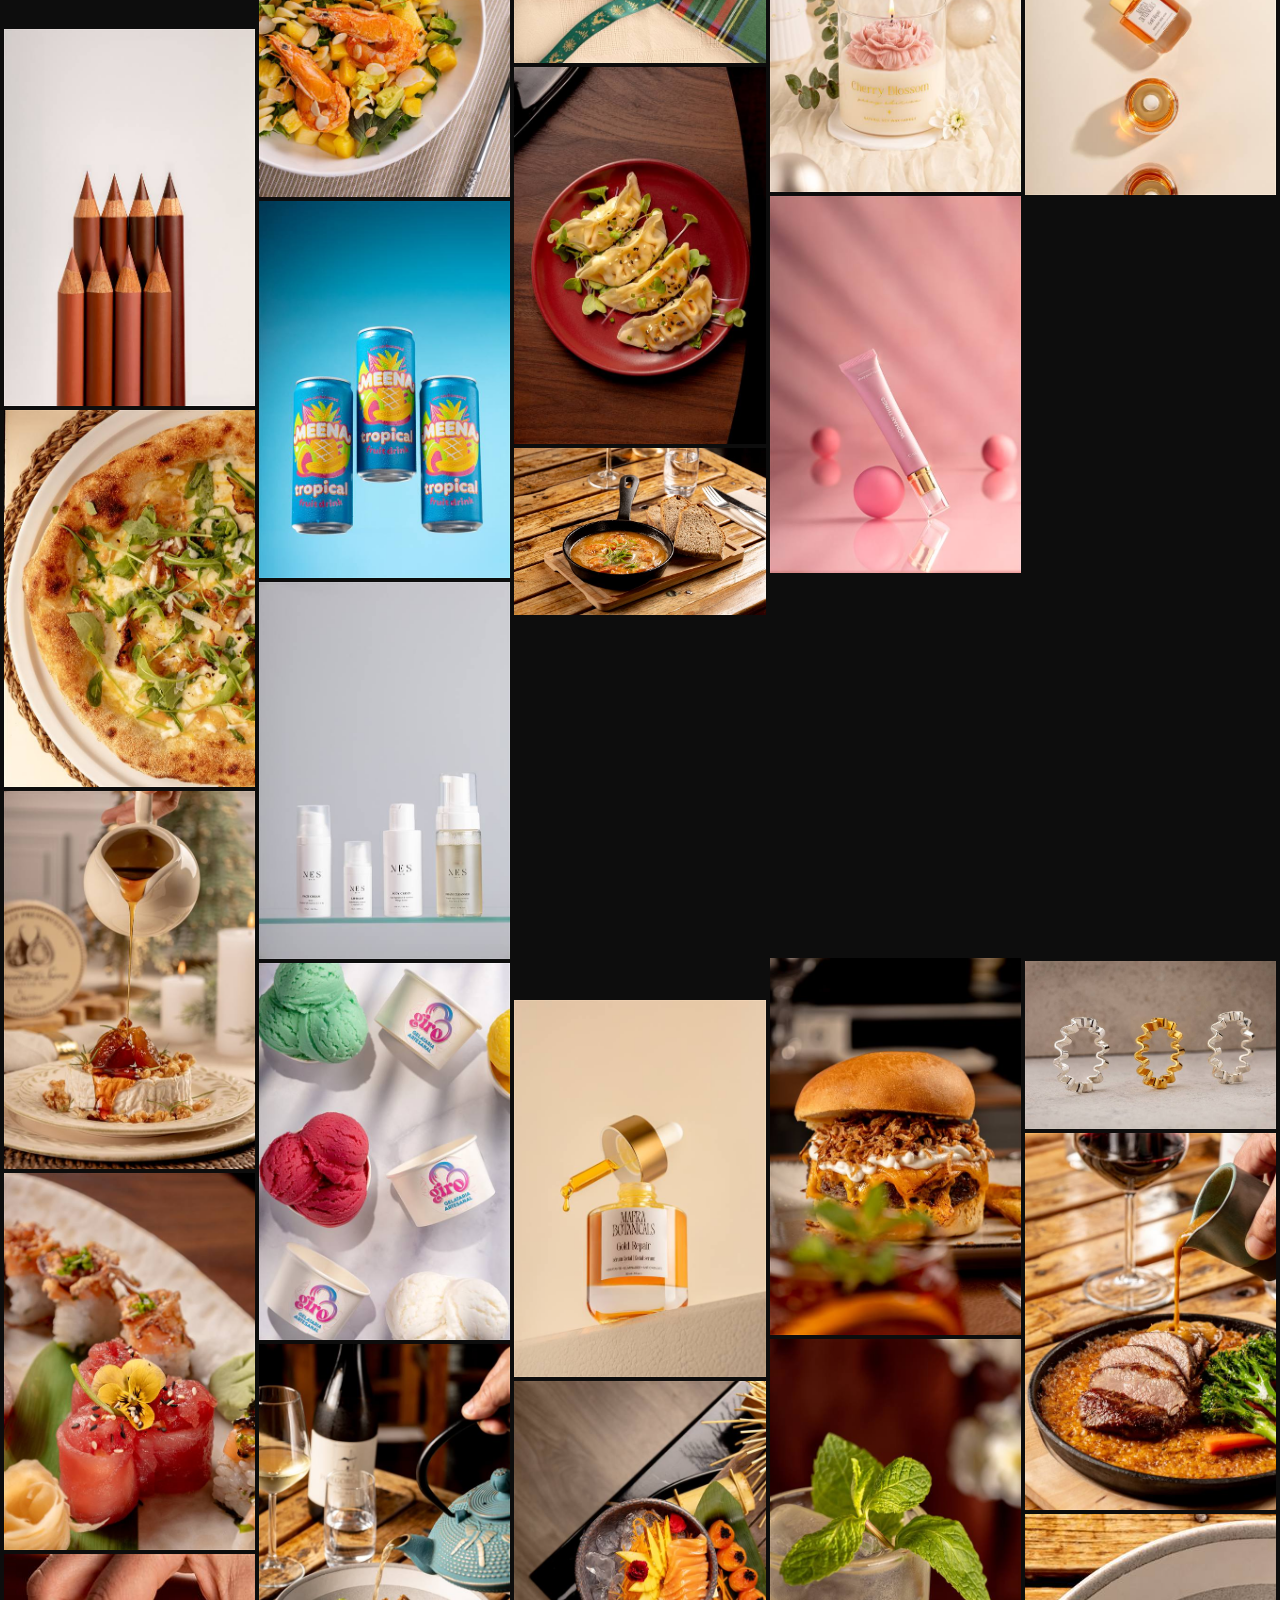
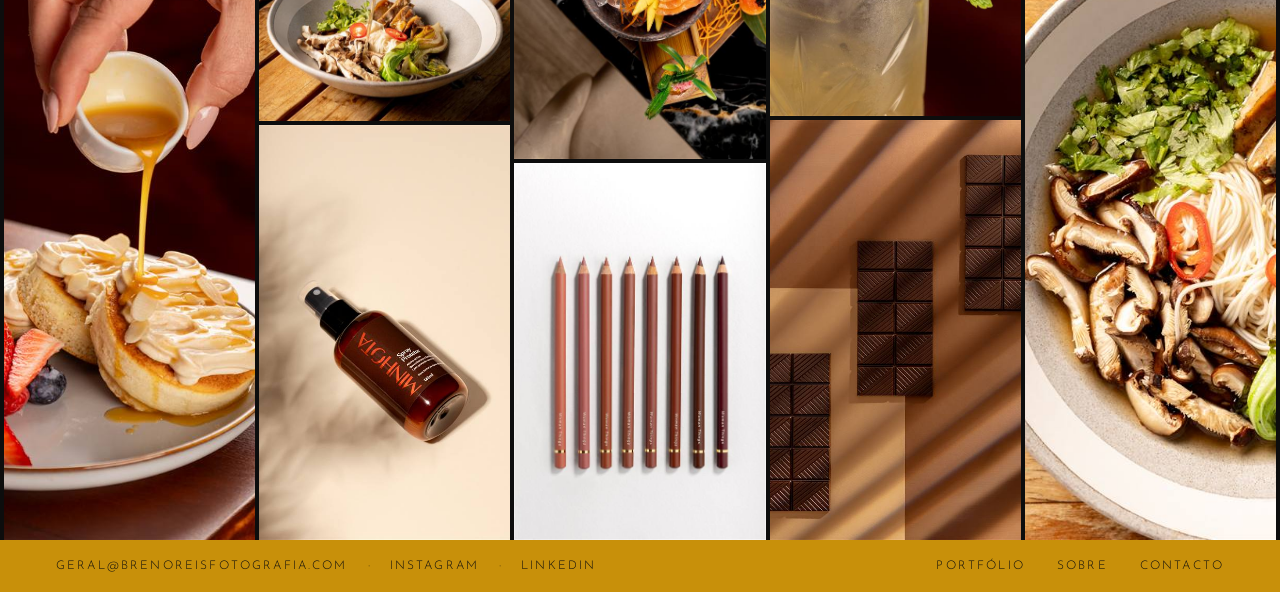
==== commit 4573979d: "Rename all photos to BrenoReisFotografia format and update site Renamed 149 files in images/full/, i" ====
--- a/index.html
+++ b/index.html
@@ -1,8 +1,9 @@
-<!DOCTYPE html>
+﻿<!DOCTYPE html>
 <html lang="pt-BR">
 <head>
   <meta charset="UTF-8">
   <meta name="viewport" content="width=device-width, initial-scale=1.0">
+  <link rel="icon" type="image/svg+xml" href="favicon.svg">
   <title>Breno Reis Fotografia — Fotografia de Produto e Gastronomia</title>
   <meta name="description" content="Fotógrafo especialista em produtos e gastronomia. Fotos estratégicas que elevam a percepção de valor da sua marca.">
   <link rel="preconnect" href="https://fonts.googleapis.com">
@@ -37,7 +38,168 @@
     </div>
   </main>
 
-  <footer class="home-footer">
+  <!-- PORTFOLIO GRID -->
+  <div class="portfolio-grid">
+    <div class="portfolio-grid-item reveal-img"><img src="images/thumbs/BrenoReisFotografia - 000001.jpg" width="533" height="800" data-full="images/full/BrenoReisFotografia - 000001.jpg" alt="Fotografia Breno Reis" loading="lazy" decoding="async"></div>
+    <div class="portfolio-grid-item reveal-img"><img src="images/thumbs/BrenoReisFotografia - 000002.jpg" width="800" height="533" data-full="images/full/BrenoReisFotografia - 000002.jpg" alt="Fotografia Breno Reis" loading="lazy" decoding="async"></div>
+    <div class="portfolio-grid-item reveal-img"><img src="images/thumbs/BrenoReisFotografia - 000003.jpg" width="533" height="800" data-full="images/full/BrenoReisFotografia - 000003.jpg" alt="Fotografia Breno Reis" loading="lazy" decoding="async"></div>
+    <div class="portfolio-grid-item reveal-img"><img src="images/thumbs/BrenoReisFotografia - 000004.jpg" width="533" height="800" data-full="images/full/BrenoReisFotografia - 000004.jpg" alt="Fotografia Breno Reis" loading="lazy" decoding="async"></div>
+    <div class="portfolio-grid-item reveal-img"><img src="images/thumbs/BrenoReisFotografia - 000005.jpg" width="533" height="800" data-full="images/full/BrenoReisFotografia - 000005.jpg" alt="Fotografia Breno Reis" loading="lazy" decoding="async"></div>
+    <div class="portfolio-grid-item reveal-img"><img src="images/thumbs/BrenoReisFotografia - 000006.jpg" width="533" height="800" data-full="images/full/BrenoReisFotografia - 000006.jpg" alt="Fotografia Breno Reis" loading="lazy" decoding="async"></div>
+    <div class="portfolio-grid-item reveal-img"><img src="images/thumbs/BrenoReisFotografia - 000007.jpg" width="533" height="800" data-full="images/full/BrenoReisFotografia - 000007.jpg" alt="Fotografia Breno Reis" loading="lazy" decoding="async"></div>
+    <div class="portfolio-grid-item reveal-img"><img src="images/thumbs/BrenoReisFotografia - 000008.jpg" width="533" height="800" data-full="images/full/BrenoReisFotografia - 000008.jpg" alt="Fotografia Breno Reis" loading="lazy" decoding="async"></div>
+    <div class="portfolio-grid-item reveal-img"><img src="images/thumbs/BrenoReisFotografia - 000009.jpg" width="533" height="800" data-full="images/full/BrenoReisFotografia - 000009.jpg" alt="Fotografia Breno Reis" loading="lazy" decoding="async"></div>
+    <div class="portfolio-grid-item reveal-img"><img src="images/thumbs/BrenoReisFotografia - 000010.jpg" width="533" height="800" data-full="images/full/BrenoReisFotografia - 000010.jpg" alt="Fotografia Breno Reis" loading="lazy" decoding="async"></div>
+    <div class="portfolio-grid-item reveal-img"><img src="images/thumbs/BrenoReisFotografia - 000011.jpg" width="533" height="800" data-full="images/full/BrenoReisFotografia - 000011.jpg" alt="Fotografia Breno Reis" loading="lazy" decoding="async"></div>
+    <div class="portfolio-grid-item reveal-img"><img src="images/thumbs/BrenoReisFotografia - 000012.jpg" width="533" height="800" data-full="images/full/BrenoReisFotografia - 000012.jpg" alt="Fotografia Breno Reis" loading="lazy" decoding="async"></div>
+    <div class="portfolio-grid-item reveal-img"><img src="images/thumbs/BrenoReisFotografia - 000013.jpg" width="533" height="800" data-full="images/full/BrenoReisFotografia - 000013.jpg" alt="Fotografia Breno Reis" loading="lazy" decoding="async"></div>
+    <div class="portfolio-grid-item reveal-img"><img src="images/thumbs/BrenoReisFotografia - 000014.jpg" width="800" height="533" data-full="images/full/BrenoReisFotografia - 000014.jpg" alt="Fotografia Breno Reis" loading="lazy" decoding="async"></div>
+    <div class="portfolio-grid-item reveal-img"><img src="images/thumbs/BrenoReisFotografia - 000015.jpg" width="533" height="800" data-full="images/full/BrenoReisFotografia - 000015.jpg" alt="Fotografia Breno Reis" loading="lazy" decoding="async"></div>
+    <div class="portfolio-grid-item reveal-img"><img src="images/thumbs/BrenoReisFotografia - 000016.jpg" width="533" height="800" data-full="images/full/BrenoReisFotografia - 000016.jpg" alt="Fotografia Breno Reis" loading="lazy" decoding="async"></div>
+    <div class="portfolio-grid-item reveal-img"><img src="images/thumbs/BrenoReisFotografia - 000017.jpg" width="800" height="533" data-full="images/full/BrenoReisFotografia - 000017.jpg" alt="Fotografia Breno Reis" loading="lazy" decoding="async"></div>
+    <div class="portfolio-grid-item reveal-img"><img src="images/thumbs/BrenoReisFotografia - 000018.jpg" width="539" height="800" data-full="images/full/BrenoReisFotografia - 000018.jpg" alt="Fotografia Breno Reis" loading="lazy" decoding="async"></div>
+    <div class="portfolio-grid-item reveal-img"><img src="images/thumbs/BrenoReisFotografia - 000019.jpg" width="800" height="533" data-full="images/full/BrenoReisFotografia - 000019.jpg" alt="Fotografia Breno Reis" loading="lazy" decoding="async"></div>
+    <div class="portfolio-grid-item reveal-img"><img src="images/thumbs/BrenoReisFotografia - 000020.jpg" width="533" height="800" data-full="images/full/BrenoReisFotografia - 000020.jpg" alt="Fotografia Breno Reis" loading="lazy" decoding="async"></div>
+    <div class="portfolio-grid-item reveal-img"><img src="images/thumbs/BrenoReisFotografia - 000021.jpg" width="535" height="800" data-full="images/full/BrenoReisFotografia - 000021.jpg" alt="Fotografia Breno Reis" loading="lazy" decoding="async"></div>
+    <div class="portfolio-grid-item reveal-img"><img src="images/thumbs/BrenoReisFotografia - 000022.jpg" width="533" height="800" data-full="images/full/BrenoReisFotografia - 000022.jpg" alt="Fotografia Breno Reis" loading="lazy" decoding="async"></div>
+    <div class="portfolio-grid-item reveal-img"><img src="images/thumbs/BrenoReisFotografia - 000023.jpg" width="533" height="800" data-full="images/full/BrenoReisFotografia - 000023.jpg" alt="Fotografia Breno Reis" loading="lazy" decoding="async"></div>
+    <div class="portfolio-grid-item reveal-img"><img src="images/thumbs/BrenoReisFotografia - 000024.jpg" width="533" height="800" data-full="images/full/BrenoReisFotografia - 000024.jpg" alt="Fotografia Breno Reis" loading="lazy" decoding="async"></div>
+    <div class="portfolio-grid-item reveal-img"><img src="images/thumbs/BrenoReisFotografia - 000025.jpg" width="533" height="800" data-full="images/full/BrenoReisFotografia - 000025.jpg" alt="Fotografia Breno Reis" loading="lazy" decoding="async"></div>
+    <div class="portfolio-grid-item reveal-img"><img src="images/thumbs/BrenoReisFotografia - 000026.jpg" width="533" height="800" data-full="images/full/BrenoReisFotografia - 000026.jpg" alt="Fotografia Breno Reis" loading="lazy" decoding="async"></div>
+    <div class="portfolio-grid-item reveal-img"><img src="images/thumbs/BrenoReisFotografia - 000027.jpg" width="533" height="800" data-full="images/full/BrenoReisFotografia - 000027.jpg" alt="Fotografia Breno Reis" loading="lazy" decoding="async"></div>
+    <div class="portfolio-grid-item reveal-img"><img src="images/thumbs/BrenoReisFotografia - 000028.jpg" width="800" height="533" data-full="images/full/BrenoReisFotografia - 000028.jpg" alt="Fotografia Breno Reis" loading="lazy" decoding="async"></div>
+    <div class="portfolio-grid-item reveal-img"><img src="images/thumbs/BrenoReisFotografia - 000029.jpg" width="533" height="800" data-full="images/full/BrenoReisFotografia - 000029.jpg" alt="Fotografia Breno Reis" loading="lazy" decoding="async"></div>
+    <div class="portfolio-grid-item reveal-img"><img src="images/thumbs/BrenoReisFotografia - 000030.jpg" width="533" height="800" data-full="images/full/BrenoReisFotografia - 000030.jpg" alt="Fotografia Breno Reis" loading="lazy" decoding="async"></div>
+    <div class="portfolio-grid-item reveal-img"><img src="images/thumbs/BrenoReisFotografia - 000031.jpg" width="533" height="800" data-full="images/full/BrenoReisFotografia - 000031.jpg" alt="Fotografia Breno Reis" loading="lazy" decoding="async"></div>
+    <div class="portfolio-grid-item reveal-img"><img src="images/thumbs/BrenoReisFotografia - 000032.jpg" width="533" height="800" data-full="images/full/BrenoReisFotografia - 000032.jpg" alt="Fotografia Breno Reis" loading="lazy" decoding="async"></div>
+    <div class="portfolio-grid-item reveal-img"><img src="images/thumbs/BrenoReisFotografia - 000033.jpg" width="533" height="800" data-full="images/full/BrenoReisFotografia - 000033.jpg" alt="Fotografia Breno Reis" loading="lazy" decoding="async"></div>
+    <div class="portfolio-grid-item reveal-img"><img src="images/thumbs/BrenoReisFotografia - 000034.jpg" width="533" height="800" data-full="images/full/BrenoReisFotografia - 000034.jpg" alt="Fotografia Breno Reis" loading="lazy" decoding="async"></div>
+    <div class="portfolio-grid-item reveal-img"><img src="images/thumbs/BrenoReisFotografia - 000035.jpg" width="533" height="800" data-full="images/full/BrenoReisFotografia - 000035.jpg" alt="Fotografia Breno Reis" loading="lazy" decoding="async"></div>
+    <div class="portfolio-grid-item reveal-img"><img src="images/thumbs/BrenoReisFotografia - 000036.jpg" width="533" height="800" data-full="images/full/BrenoReisFotografia - 000036.jpg" alt="Fotografia Breno Reis" loading="lazy" decoding="async"></div>
+    <div class="portfolio-grid-item reveal-img"><img src="images/thumbs/BrenoReisFotografia - 000037.jpg" width="533" height="800" data-full="images/full/BrenoReisFotografia - 000037.jpg" alt="Fotografia Breno Reis" loading="lazy" decoding="async"></div>
+    <div class="portfolio-grid-item reveal-img"><img src="images/thumbs/BrenoReisFotografia - 000038.jpg" width="533" height="800" data-full="images/full/BrenoReisFotografia - 000038.jpg" alt="Fotografia Breno Reis" loading="lazy" decoding="async"></div>
+    <div class="portfolio-grid-item reveal-img"><img src="images/thumbs/BrenoReisFotografia - 000039.jpg" width="533" height="800" data-full="images/full/BrenoReisFotografia - 000039.jpg" alt="Fotografia Breno Reis" loading="lazy" decoding="async"></div>
+    <div class="portfolio-grid-item reveal-img"><img src="images/thumbs/BrenoReisFotografia - 000040.jpg" width="533" height="800" data-full="images/full/BrenoReisFotografia - 000040.jpg" alt="Fotografia Breno Reis" loading="lazy" decoding="async"></div>
+    <div class="portfolio-grid-item reveal-img"><img src="images/thumbs/BrenoReisFotografia - 000041.jpg" width="533" height="800" data-full="images/full/BrenoReisFotografia - 000041.jpg" alt="Fotografia Breno Reis" loading="lazy" decoding="async"></div>
+    <div class="portfolio-grid-item reveal-img"><img src="images/thumbs/BrenoReisFotografia - 000042.jpg" width="533" height="800" data-full="images/full/BrenoReisFotografia - 000042.jpg" alt="Fotografia Breno Reis" loading="lazy" decoding="async"></div>
+    <div class="portfolio-grid-item reveal-img"><img src="images/thumbs/BrenoReisFotografia - 000043.jpg" width="533" height="800" data-full="images/full/BrenoReisFotografia - 000043.jpg" alt="Fotografia Breno Reis" loading="lazy" decoding="async"></div>
+    <div class="portfolio-grid-item reveal-img"><img src="images/thumbs/BrenoReisFotografia - 000044.jpg" width="533" height="800" data-full="images/full/BrenoReisFotografia - 000044.jpg" alt="Fotografia Breno Reis" loading="lazy" decoding="async"></div>
+    <div class="portfolio-grid-item reveal-img"><img src="images/thumbs/BrenoReisFotografia - 000045.jpg" width="533" height="800" data-full="images/full/BrenoReisFotografia - 000045.jpg" alt="Fotografia Breno Reis" loading="lazy" decoding="async"></div>
+    <div class="portfolio-grid-item reveal-img"><img src="images/thumbs/BrenoReisFotografia - 000046.jpg" width="533" height="800" data-full="images/full/BrenoReisFotografia - 000046.jpg" alt="Fotografia Breno Reis" loading="lazy" decoding="async"></div>
+    <div class="portfolio-grid-item reveal-img"><img src="images/thumbs/BrenoReisFotografia - 000047.jpg" width="533" height="800" data-full="images/full/BrenoReisFotografia - 000047.jpg" alt="Fotografia Breno Reis" loading="lazy" decoding="async"></div>
+    <div class="portfolio-grid-item reveal-img"><img src="images/thumbs/BrenoReisFotografia - 000048.jpg" width="533" height="800" data-full="images/full/BrenoReisFotografia - 000048.jpg" alt="Fotografia Breno Reis" loading="lazy" decoding="async"></div>
+    <div class="portfolio-grid-item reveal-img"><img src="images/thumbs/BrenoReisFotografia - 000049.jpg" width="533" height="800" data-full="images/full/BrenoReisFotografia - 000049.jpg" alt="Fotografia Breno Reis" loading="lazy" decoding="async"></div>
+    <div class="portfolio-grid-item reveal-img"><img src="images/thumbs/BrenoReisFotografia - 000050.jpg" width="533" height="800" data-full="images/full/BrenoReisFotografia - 000050.jpg" alt="Fotografia Breno Reis" loading="lazy" decoding="async"></div>
+    <div class="portfolio-grid-item reveal-img"><img src="images/thumbs/BrenoReisFotografia - 000051.jpg" width="800" height="533" data-full="images/full/BrenoReisFotografia - 000051.jpg" alt="Fotografia Breno Reis" loading="lazy" decoding="async"></div>
+    <div class="portfolio-grid-item reveal-img"><img src="images/thumbs/BrenoReisFotografia - 000052.jpg" width="533" height="800" data-full="images/full/BrenoReisFotografia - 000052.jpg" alt="Fotografia Breno Reis" loading="lazy" decoding="async"></div>
+    <div class="portfolio-grid-item reveal-img"><img src="images/thumbs/BrenoReisFotografia - 000053.jpg" width="800" height="533" data-full="images/full/BrenoReisFotografia - 000053.jpg" alt="Fotografia Breno Reis" loading="lazy" decoding="async"></div>
+    <div class="portfolio-grid-item reveal-img"><img src="images/thumbs/BrenoReisFotografia - 000054.jpg" width="533" height="800" data-full="images/full/BrenoReisFotografia - 000054.jpg" alt="Fotografia Breno Reis" loading="lazy" decoding="async"></div>
+    <div class="portfolio-grid-item reveal-img"><img src="images/thumbs/BrenoReisFotografia - 000055.jpg" width="534" height="800" data-full="images/full/BrenoReisFotografia - 000055.jpg" alt="Fotografia Breno Reis" loading="lazy" decoding="async"></div>
+    <div class="portfolio-grid-item reveal-img"><img src="images/thumbs/BrenoReisFotografia - 000056.jpg" width="533" height="800" data-full="images/full/BrenoReisFotografia - 000056.jpg" alt="Fotografia Breno Reis" loading="lazy" decoding="async"></div>
+    <div class="portfolio-grid-item reveal-img"><img src="images/thumbs/BrenoReisFotografia - 000057.jpg" width="800" height="533" data-full="images/full/BrenoReisFotografia - 000057.jpg" alt="Fotografia Breno Reis" loading="lazy" decoding="async"></div>
+    <div class="portfolio-grid-item reveal-img"><img src="images/thumbs/BrenoReisFotografia - 000058.jpg" width="533" height="800" data-full="images/full/BrenoReisFotografia - 000058.jpg" alt="Fotografia Breno Reis" loading="lazy" decoding="async"></div>
+    <div class="portfolio-grid-item reveal-img"><img src="images/thumbs/BrenoReisFotografia - 000059.jpg" width="533" height="800" data-full="images/full/BrenoReisFotografia - 000059.jpg" alt="Fotografia Breno Reis" loading="lazy" decoding="async"></div>
+    <div class="portfolio-grid-item reveal-img"><img src="images/thumbs/BrenoReisFotografia - 000060.jpg" width="800" height="533" data-full="images/full/BrenoReisFotografia - 000060.jpg" alt="Fotografia Breno Reis" loading="lazy" decoding="async"></div>
+    <div class="portfolio-grid-item reveal-img"><img src="images/thumbs/BrenoReisFotografia - 000061.jpg" width="533" height="800" data-full="images/full/BrenoReisFotografia - 000061.jpg" alt="Fotografia Breno Reis" loading="lazy" decoding="async"></div>
+    <div class="portfolio-grid-item reveal-img"><img src="images/thumbs/BrenoReisFotografia - 000062.jpg" width="533" height="800" data-full="images/full/BrenoReisFotografia - 000062.jpg" alt="Fotografia Breno Reis" loading="lazy" decoding="async"></div>
+    <div class="portfolio-grid-item reveal-img"><img src="images/thumbs/BrenoReisFotografia - 000063.jpg" width="533" height="800" data-full="images/full/BrenoReisFotografia - 000063.jpg" alt="Fotografia Breno Reis" loading="lazy" decoding="async"></div>
+    <div class="portfolio-grid-item reveal-img"><img src="images/thumbs/BrenoReisFotografia - 000064.jpg" width="533" height="800" data-full="images/full/BrenoReisFotografia - 000064.jpg" alt="Fotografia Breno Reis" loading="lazy" decoding="async"></div>
+    <div class="portfolio-grid-item reveal-img"><img src="images/thumbs/BrenoReisFotografia - 000065.jpg" width="533" height="800" data-full="images/full/BrenoReisFotografia - 000065.jpg" alt="Fotografia Breno Reis" loading="lazy" decoding="async"></div>
+    <div class="portfolio-grid-item reveal-img"><img src="images/thumbs/BrenoReisFotografia - 000066.jpg" width="533" height="800" data-full="images/full/BrenoReisFotografia - 000066.jpg" alt="Fotografia Breno Reis" loading="lazy" decoding="async"></div>
+    <div class="portfolio-grid-item reveal-img"><img src="images/thumbs/BrenoReisFotografia - 000067.jpg" width="533" height="800" data-full="images/full/BrenoReisFotografia - 000067.jpg" alt="Fotografia Breno Reis" loading="lazy" decoding="async"></div>
+    <div class="portfolio-grid-item reveal-img"><img src="images/thumbs/BrenoReisFotografia - 000068.jpg" width="533" height="800" data-full="images/full/BrenoReisFotografia - 000068.jpg" alt="Fotografia Breno Reis" loading="lazy" decoding="async"></div>
+    <div class="portfolio-grid-item reveal-img"><img src="images/thumbs/BrenoReisFotografia - 000069.jpg" width="533" height="800" data-full="images/full/BrenoReisFotografia - 000069.jpg" alt="Fotografia Breno Reis" loading="lazy" decoding="async"></div>
+    <div class="portfolio-grid-item reveal-img"><img src="images/thumbs/BrenoReisFotografia - 000070.jpg" width="533" height="800" data-full="images/full/BrenoReisFotografia - 000070.jpg" alt="Fotografia Breno Reis" loading="lazy" decoding="async"></div>
+    <div class="portfolio-grid-item reveal-img"><img src="images/thumbs/BrenoReisFotografia - 000071.jpg" width="533" height="800" data-full="images/full/BrenoReisFotografia - 000071.jpg" alt="Fotografia Breno Reis" loading="lazy" decoding="async"></div>
+    <div class="portfolio-grid-item reveal-img"><img src="images/thumbs/BrenoReisFotografia - 000072.jpg" width="533" height="800" data-full="images/full/BrenoReisFotografia - 000072.jpg" alt="Fotografia Breno Reis" loading="lazy" decoding="async"></div>
+    <div class="portfolio-grid-item reveal-img"><img src="images/thumbs/BrenoReisFotografia - 000073.jpg" width="533" height="800" data-full="images/full/BrenoReisFotografia - 000073.jpg" alt="Fotografia Breno Reis" loading="lazy" decoding="async"></div>
+    <div class="portfolio-grid-item reveal-img"><img src="images/thumbs/BrenoReisFotografia - 000074.jpg" width="533" height="800" data-full="images/full/BrenoReisFotografia - 000074.jpg" alt="Fotografia Breno Reis" loading="lazy" decoding="async"></div>
+    <div class="portfolio-grid-item reveal-img"><img src="images/thumbs/BrenoReisFotografia - 000075.jpg" width="533" height="800" data-full="images/full/BrenoReisFotografia - 000075.jpg" alt="Fotografia Breno Reis" loading="lazy" decoding="async"></div>
+    <div class="portfolio-grid-item reveal-img"><img src="images/thumbs/BrenoReisFotografia - 000076.jpg" width="533" height="800" data-full="images/full/BrenoReisFotografia - 000076.jpg" alt="Fotografia Breno Reis" loading="lazy" decoding="async"></div>
+    <div class="portfolio-grid-item reveal-img"><img src="images/thumbs/BrenoReisFotografia - 000077.jpg" width="533" height="800" data-full="images/full/BrenoReisFotografia - 000077.jpg" alt="Fotografia Breno Reis" loading="lazy" decoding="async"></div>
+    <div class="portfolio-grid-item reveal-img"><img src="images/thumbs/BrenoReisFotografia - 000078.jpg" width="533" height="800" data-full="images/full/BrenoReisFotografia - 000078.jpg" alt="Fotografia Breno Reis" loading="lazy" decoding="async"></div>
+    <div class="portfolio-grid-item reveal-img"><img src="images/thumbs/BrenoReisFotografia - 000079.jpg" width="533" height="800" data-full="images/full/BrenoReisFotografia - 000079.jpg" alt="Fotografia Breno Reis" loading="lazy" decoding="async"></div>
+    <div class="portfolio-grid-item reveal-img"><img src="images/thumbs/BrenoReisFotografia - 000080.jpg" width="533" height="800" data-full="images/full/BrenoReisFotografia - 000080.jpg" alt="Fotografia Breno Reis" loading="lazy" decoding="async"></div>
+    <div class="portfolio-grid-item reveal-img"><img src="images/thumbs/BrenoReisFotografia - 000081.jpg" width="533" height="800" data-full="images/full/BrenoReisFotografia - 000081.jpg" alt="Fotografia Breno Reis" loading="lazy" decoding="async"></div>
+    <div class="portfolio-grid-item reveal-img"><img src="images/thumbs/BrenoReisFotografia - 000082.jpg" width="533" height="800" data-full="images/full/BrenoReisFotografia - 000082.jpg" alt="Fotografia Breno Reis" loading="lazy" decoding="async"></div>
+    <div class="portfolio-grid-item reveal-img"><img src="images/thumbs/BrenoReisFotografia - 000083.jpg" width="533" height="800" data-full="images/full/BrenoReisFotografia - 000083.jpg" alt="Fotografia Breno Reis" loading="lazy" decoding="async"></div>
+    <div class="portfolio-grid-item reveal-img"><img src="images/thumbs/BrenoReisFotografia - 000084.jpg" width="533" height="800" data-full="images/full/BrenoReisFotografia - 000084.jpg" alt="Fotografia Breno Reis" loading="lazy" decoding="async"></div>
+    <div class="portfolio-grid-item reveal-img"><img src="images/thumbs/BrenoReisFotografia - 000085.jpg" width="533" height="800" data-full="images/full/BrenoReisFotografia - 000085.jpg" alt="Fotografia Breno Reis" loading="lazy" decoding="async"></div>
+    <div class="portfolio-grid-item reveal-img"><img src="images/thumbs/BrenoReisFotografia - 000086.jpg" width="533" height="800" data-full="images/full/BrenoReisFotografia - 000086.jpg" alt="Fotografia Breno Reis" loading="lazy" decoding="async"></div>
+    <div class="portfolio-grid-item reveal-img"><img src="images/thumbs/BrenoReisFotografia - 000087.jpg" width="533" height="800" data-full="images/full/BrenoReisFotografia - 000087.jpg" alt="Fotografia Breno Reis" loading="lazy" decoding="async"></div>
+    <div class="portfolio-grid-item reveal-img"><img src="images/thumbs/BrenoReisFotografia - 000088.jpg" width="533" height="800" data-full="images/full/BrenoReisFotografia - 000088.jpg" alt="Fotografia Breno Reis" loading="lazy" decoding="async"></div>
+    <div class="portfolio-grid-item reveal-img"><img src="images/thumbs/BrenoReisFotografia - 000089.jpg" width="533" height="800" data-full="images/full/BrenoReisFotografia - 000089.jpg" alt="Fotografia Breno Reis" loading="lazy" decoding="async"></div>
+    <div class="portfolio-grid-item reveal-img"><img src="images/thumbs/BrenoReisFotografia - 000090.jpg" width="533" height="800" data-full="images/full/BrenoReisFotografia - 000090.jpg" alt="Fotografia Breno Reis" loading="lazy" decoding="async"></div>
+    <div class="portfolio-grid-item reveal-img"><img src="images/thumbs/BrenoReisFotografia - 000091.jpg" width="533" height="800" data-full="images/full/BrenoReisFotografia - 000091.jpg" alt="Fotografia Breno Reis" loading="lazy" decoding="async"></div>
+    <div class="portfolio-grid-item reveal-img"><img src="images/thumbs/BrenoReisFotografia - 000092.jpg" width="533" height="800" data-full="images/full/BrenoReisFotografia - 000092.jpg" alt="Fotografia Breno Reis" loading="lazy" decoding="async"></div>
+    <div class="portfolio-grid-item reveal-img"><img src="images/thumbs/BrenoReisFotografia - 000093.jpg" width="533" height="800" data-full="images/full/BrenoReisFotografia - 000093.jpg" alt="Fotografia Breno Reis" loading="lazy" decoding="async"></div>
+    <div class="portfolio-grid-item reveal-img"><img src="images/thumbs/BrenoReisFotografia - 000094.jpg" width="533" height="800" data-full="images/full/BrenoReisFotografia - 000094.jpg" alt="Fotografia Breno Reis" loading="lazy" decoding="async"></div>
+    <div class="portfolio-grid-item reveal-img"><img src="images/thumbs/BrenoReisFotografia - 000095.jpg" width="533" height="800" data-full="images/full/BrenoReisFotografia - 000095.jpg" alt="Fotografia Breno Reis" loading="lazy" decoding="async"></div>
+    <div class="portfolio-grid-item reveal-img"><img src="images/thumbs/BrenoReisFotografia - 000096.jpg" width="800" height="533" data-full="images/full/BrenoReisFotografia - 000096.jpg" alt="Fotografia Breno Reis" loading="lazy" decoding="async"></div>
+    <div class="portfolio-grid-item reveal-img"><img src="images/thumbs/BrenoReisFotografia - 000097.jpg" width="533" height="800" data-full="images/full/BrenoReisFotografia - 000097.jpg" alt="Fotografia Breno Reis" loading="lazy" decoding="async"></div>
+    <div class="portfolio-grid-item reveal-img"><img src="images/thumbs/BrenoReisFotografia - 000098.jpg" width="533" height="800" data-full="images/full/BrenoReisFotografia - 000098.jpg" alt="Fotografia Breno Reis" loading="lazy" decoding="async"></div>
+    <div class="portfolio-grid-item reveal-img"><img src="images/thumbs/BrenoReisFotografia - 000099.jpg" width="534" height="800" data-full="images/full/BrenoReisFotografia - 000099.jpg" alt="Fotografia Breno Reis" loading="lazy" decoding="async"></div>
+    <div class="portfolio-grid-item reveal-img"><img src="images/thumbs/BrenoReisFotografia - 000100.jpg" width="533" height="800" data-full="images/full/BrenoReisFotografia - 000100.jpg" alt="Fotografia Breno Reis" loading="lazy" decoding="async"></div>
+    <div class="portfolio-grid-item reveal-img"><img src="images/thumbs/BrenoReisFotografia - 000101.jpg" width="533" height="800" data-full="images/full/BrenoReisFotografia - 000101.jpg" alt="Fotografia Breno Reis" loading="lazy" decoding="async"></div>
+    <div class="portfolio-grid-item reveal-img"><img src="images/thumbs/BrenoReisFotografia - 000102.jpg" width="533" height="800" data-full="images/full/BrenoReisFotografia - 000102.jpg" alt="Fotografia Breno Reis" loading="lazy" decoding="async"></div>
+    <div class="portfolio-grid-item reveal-img"><img src="images/thumbs/BrenoReisFotografia - 000103.jpg" width="533" height="800" data-full="images/full/BrenoReisFotografia - 000103.jpg" alt="Fotografia Breno Reis" loading="lazy" decoding="async"></div>
+    <div class="portfolio-grid-item reveal-img"><img src="images/thumbs/BrenoReisFotografia - 000104.jpg" width="533" height="800" data-full="images/full/BrenoReisFotografia - 000104.jpg" alt="Fotografia Breno Reis" loading="lazy" decoding="async"></div>
+    <div class="portfolio-grid-item reveal-img"><img src="images/thumbs/BrenoReisFotografia - 000105.jpg" width="533" height="800" data-full="images/full/BrenoReisFotografia - 000105.jpg" alt="Fotografia Breno Reis" loading="lazy" decoding="async"></div>
+    <div class="portfolio-grid-item reveal-img"><img src="images/thumbs/BrenoReisFotografia - 000106.jpg" width="533" height="800" data-full="images/full/BrenoReisFotografia - 000106.jpg" alt="Fotografia Breno Reis" loading="lazy" decoding="async"></div>
+    <div class="portfolio-grid-item reveal-img"><img src="images/thumbs/BrenoReisFotografia - 000107.jpg" width="533" height="800" data-full="images/full/BrenoReisFotografia - 000107.jpg" alt="Fotografia Breno Reis" loading="lazy" decoding="async"></div>
+    <div class="portfolio-grid-item reveal-img"><img src="images/thumbs/BrenoReisFotografia - 000108.jpg" width="533" height="800" data-full="images/full/BrenoReisFotografia - 000108.jpg" alt="Fotografia Breno Reis" loading="lazy" decoding="async"></div>
+    <div class="portfolio-grid-item reveal-img"><img src="images/thumbs/BrenoReisFotografia - 000109.jpg" width="533" height="800" data-full="images/full/BrenoReisFotografia - 000109.jpg" alt="Fotografia Breno Reis" loading="lazy" decoding="async"></div>
+    <div class="portfolio-grid-item reveal-img"><img src="images/thumbs/BrenoReisFotografia - 000110.jpg" width="533" height="800" data-full="images/full/BrenoReisFotografia - 000110.jpg" alt="Fotografia Breno Reis" loading="lazy" decoding="async"></div>
+    <div class="portfolio-grid-item reveal-img"><img src="images/thumbs/BrenoReisFotografia - 000111.jpg" width="533" height="800" data-full="images/full/BrenoReisFotografia - 000111.jpg" alt="Fotografia Breno Reis" loading="lazy" decoding="async"></div>
+    <div class="portfolio-grid-item reveal-img"><img src="images/thumbs/BrenoReisFotografia - 000112.jpg" width="533" height="800" data-full="images/full/BrenoReisFotografia - 000112.jpg" alt="Fotografia Breno Reis" loading="lazy" decoding="async"></div>
+    <div class="portfolio-grid-item reveal-img"><img src="images/thumbs/BrenoReisFotografia - 000113.jpg" width="533" height="800" data-full="images/full/BrenoReisFotografia - 000113.jpg" alt="Fotografia Breno Reis" loading="lazy" decoding="async"></div>
+    <div class="portfolio-grid-item reveal-img"><img src="images/thumbs/BrenoReisFotografia - 000114.jpg" width="533" height="800" data-full="images/full/BrenoReisFotografia - 000114.jpg" alt="Fotografia Breno Reis" loading="lazy" decoding="async"></div>
+    <div class="portfolio-grid-item reveal-img"><img src="images/thumbs/BrenoReisFotografia - 000115.jpg" width="533" height="800" data-full="images/full/BrenoReisFotografia - 000115.jpg" alt="Fotografia Breno Reis" loading="lazy" decoding="async"></div>
+    <div class="portfolio-grid-item reveal-img"><img src="images/thumbs/BrenoReisFotografia - 000116.jpg" width="533" height="800" data-full="images/full/BrenoReisFotografia - 000116.jpg" alt="Fotografia Breno Reis" loading="lazy" decoding="async"></div>
+    <div class="portfolio-grid-item reveal-img"><img src="images/thumbs/BrenoReisFotografia - 000117.jpg" width="800" height="533" data-full="images/full/BrenoReisFotografia - 000117.jpg" alt="Fotografia Breno Reis" loading="lazy" decoding="async"></div>
+    <div class="portfolio-grid-item reveal-img"><img src="images/thumbs/BrenoReisFotografia - 000118.jpg" width="533" height="800" data-full="images/full/BrenoReisFotografia - 000118.jpg" alt="Fotografia Breno Reis" loading="lazy" decoding="async"></div>
+    <div class="portfolio-grid-item reveal-img"><img src="images/thumbs/BrenoReisFotografia - 000119.jpg" width="533" height="800" data-full="images/full/BrenoReisFotografia - 000119.jpg" alt="Fotografia Breno Reis" loading="lazy" decoding="async"></div>
+    <div class="portfolio-grid-item reveal-img"><img src="images/thumbs/BrenoReisFotografia - 000120.jpg" width="533" height="800" data-full="images/full/BrenoReisFotografia - 000120.jpg" alt="Fotografia Breno Reis" loading="lazy" decoding="async"></div>
+    <div class="portfolio-grid-item reveal-img"><img src="images/thumbs/BrenoReisFotografia - 000121.jpg" width="533" height="800" data-full="images/full/BrenoReisFotografia - 000121.jpg" alt="Fotografia Breno Reis" loading="lazy" decoding="async"></div>
+    <div class="portfolio-grid-item reveal-img"><img src="images/thumbs/BrenoReisFotografia - 000122.jpg" width="533" height="800" data-full="images/full/BrenoReisFotografia - 000122.jpg" alt="Fotografia Breno Reis" loading="lazy" decoding="async"></div>
+    <div class="portfolio-grid-item reveal-img"><img src="images/thumbs/BrenoReisFotografia - 000123.jpg" width="533" height="800" data-full="images/full/BrenoReisFotografia - 000123.jpg" alt="Fotografia Breno Reis" loading="lazy" decoding="async"></div>
+    <div class="portfolio-grid-item reveal-img"><img src="images/thumbs/BrenoReisFotografia - 000124.jpg" width="533" height="800" data-full="images/full/BrenoReisFotografia - 000124.jpg" alt="Fotografia Breno Reis" loading="lazy" decoding="async"></div>
+    <div class="portfolio-grid-item reveal-img"><img src="images/thumbs/BrenoReisFotografia - 000125.jpg" width="533" height="800" data-full="images/full/BrenoReisFotografia - 000125.jpg" alt="Fotografia Breno Reis" loading="lazy" decoding="async"></div>
+    <div class="portfolio-grid-item reveal-img"><img src="images/thumbs/BrenoReisFotografia - 000126.jpg" width="533" height="800" data-full="images/full/BrenoReisFotografia - 000126.jpg" alt="Fotografia Breno Reis" loading="lazy" decoding="async"></div>
+    <div class="portfolio-grid-item reveal-img"><img src="images/thumbs/BrenoReisFotografia - 000127.jpg" width="533" height="800" data-full="images/full/BrenoReisFotografia - 000127.jpg" alt="Fotografia Breno Reis" loading="lazy" decoding="async"></div>
+    <div class="portfolio-grid-item reveal-img"><img src="images/thumbs/BrenoReisFotografia - 000128.jpg" width="533" height="800" data-full="images/full/BrenoReisFotografia - 000128.jpg" alt="Fotografia Breno Reis" loading="lazy" decoding="async"></div>
+    <div class="portfolio-grid-item reveal-img"><img src="images/thumbs/BrenoReisFotografia - 000129.jpg" width="800" height="533" data-full="images/full/BrenoReisFotografia - 000129.jpg" alt="Fotografia Breno Reis" loading="lazy" decoding="async"></div>
+    <div class="portfolio-grid-item reveal-img"><img src="images/thumbs/BrenoReisFotografia - 000130.jpg" width="533" height="800" data-full="images/full/BrenoReisFotografia - 000130.jpg" alt="Fotografia Breno Reis" loading="lazy" decoding="async"></div>
+    <div class="portfolio-grid-item reveal-img"><img src="images/thumbs/BrenoReisFotografia - 000131.jpg" width="533" height="800" data-full="images/full/BrenoReisFotografia - 000131.jpg" alt="Fotografia Breno Reis" loading="lazy" decoding="async"></div>
+    <div class="portfolio-grid-item reveal-img"><img src="images/thumbs/BrenoReisFotografia - 000132.jpg" width="533" height="800" data-full="images/full/BrenoReisFotografia - 000132.jpg" alt="Fotografia Breno Reis" loading="lazy" decoding="async"></div>
+    <div class="portfolio-grid-item reveal-img"><img src="images/thumbs/BrenoReisFotografia - 000133.jpg" width="533" height="800" data-full="images/full/BrenoReisFotografia - 000133.jpg" alt="Fotografia Breno Reis" loading="lazy" decoding="async"></div>
+    <div class="portfolio-grid-item reveal-img"><img src="images/thumbs/BrenoReisFotografia - 000134.jpg" width="533" height="800" data-full="images/full/BrenoReisFotografia - 000134.jpg" alt="Fotografia Breno Reis" loading="lazy" decoding="async"></div>
+    <div class="portfolio-grid-item reveal-img"><img src="images/thumbs/BrenoReisFotografia - 000135.jpg" width="533" height="800" data-full="images/full/BrenoReisFotografia - 000135.jpg" alt="Fotografia Breno Reis" loading="lazy" decoding="async"></div>
+    <div class="portfolio-grid-item reveal-img"><img src="images/thumbs/BrenoReisFotografia - 000136.jpg" width="800" height="533" data-full="images/full/BrenoReisFotografia - 000136.jpg" alt="Fotografia Breno Reis" loading="lazy" decoding="async"></div>
+    <div class="portfolio-grid-item reveal-img"><img src="images/thumbs/BrenoReisFotografia - 000137.jpg" width="533" height="800" data-full="images/full/BrenoReisFotografia - 000137.jpg" alt="Fotografia Breno Reis" loading="lazy" decoding="async"></div>
+    <div class="portfolio-grid-item reveal-img"><img src="images/thumbs/BrenoReisFotografia - 000138.jpg" width="533" height="800" data-full="images/full/BrenoReisFotografia - 000138.jpg" alt="Fotografia Breno Reis" loading="lazy" decoding="async"></div>
+    <div class="portfolio-grid-item reveal-img"><img src="images/thumbs/BrenoReisFotografia - 000139.jpg" width="533" height="800" data-full="images/full/BrenoReisFotografia - 000139.jpg" alt="Fotografia Breno Reis" loading="lazy" decoding="async"></div>
+    <div class="portfolio-grid-item reveal-img"><img src="images/thumbs/BrenoReisFotografia - 000140.jpg" width="533" height="800" data-full="images/full/BrenoReisFotografia - 000140.jpg" alt="Fotografia Breno Reis" loading="lazy" decoding="async"></div>
+    <div class="portfolio-grid-item reveal-img"><img src="images/thumbs/BrenoReisFotografia - 000141.jpg" width="533" height="800" data-full="images/full/BrenoReisFotografia - 000141.jpg" alt="Fotografia Breno Reis" loading="lazy" decoding="async"></div>
+    <div class="portfolio-grid-item reveal-img"><img src="images/thumbs/BrenoReisFotografia - 000142.jpg" width="533" height="800" data-full="images/full/BrenoReisFotografia - 000142.jpg" alt="Fotografia Breno Reis" loading="lazy" decoding="async"></div>
+    <div class="portfolio-grid-item reveal-img"><img src="images/thumbs/BrenoReisFotografia - 000143.jpg" width="533" height="800" data-full="images/full/BrenoReisFotografia - 000143.jpg" alt="Fotografia Breno Reis" loading="lazy" decoding="async"></div>
+    <div class="portfolio-grid-item reveal-img"><img src="images/thumbs/BrenoReisFotografia - 000144.jpg" width="533" height="800" data-full="images/full/BrenoReisFotografia - 000144.jpg" alt="Fotografia Breno Reis" loading="lazy" decoding="async"></div>
+    <div class="portfolio-grid-item reveal-img"><img src="images/thumbs/BrenoReisFotografia - 000145.jpg" width="533" height="800" data-full="images/full/BrenoReisFotografia - 000145.jpg" alt="Fotografia Breno Reis" loading="lazy" decoding="async"></div>
+    <div class="portfolio-grid-item reveal-img"><img src="images/thumbs/BrenoReisFotografia - 000146.jpg" width="533" height="800" data-full="images/full/BrenoReisFotografia - 000146.jpg" alt="Fotografia Breno Reis" loading="lazy" decoding="async"></div>
+    <div class="portfolio-grid-item reveal-img"><img src="images/thumbs/BrenoReisFotografia - 000147.jpg" width="533" height="800" data-full="images/full/BrenoReisFotografia - 000147.jpg" alt="Fotografia Breno Reis" loading="lazy" decoding="async"></div>
+    <div class="portfolio-grid-item reveal-img"><img src="images/thumbs/BrenoReisFotografia - 000148.jpg" width="533" height="800" data-full="images/full/BrenoReisFotografia - 000148.jpg" alt="Fotografia Breno Reis" loading="lazy" decoding="async"></div>
+  </div>
+
+  <!-- SCROLL HINT -->
+  <div class="scroll-hint" id="scrollHint">
+    <span class="scroll-hint-text">Veja mais</span>
+    <svg width="56" height="56" viewBox="0 0 20 20" fill="none" xmlns="http://www.w3.org/2000/svg">
+      <path d="M4 7L10 13L16 7" stroke="currentColor" stroke-width="1.5" stroke-linecap="round" stroke-linejoin="round"/>
+    </svg>
+  </div>
+
+  <!-- FOOTER FIXO — visível só no topo, some ao rolar -->
+  <footer class="home-footer home-footer-fixed" id="homeFooterFixed">
     <div class="home-footer-contacts">
       <a href="mailto:geral@brenoreisfotografia.com">geral@brenoreisfotografia.com</a>
       <span class="home-footer-contacts-dot">·</span>
@@ -52,6 +214,31 @@
     </nav>
   </footer>
 
+  <!-- FOOTER IN-FLOW — no final do conteúdo -->
+  <footer class="home-footer">
+    <div class="home-footer-contacts">
+      <a href="mailto:geral@brenoreisfotografia.com">geral@brenoreisfotografia.com</a>
+      <span class="home-footer-contacts-dot">·</span>
+      <a href="https://instagram.com/brenoreisfotografia" target="_blank" rel="noopener">Instagram</a>
+      <span class="home-footer-contacts-dot">·</span>
+      <a href="https://www.linkedin.com/in/breno-reis-803a252b6/" target="_blank" rel="noopener">LinkedIn</a>
+    </div>
+    <nav class="home-footer-nav">
+      <a href="portfolio.html">Portfólio</a>
+      <a href="sobre.html">Sobre</a>
+      <a href="contato.html">Contacto</a>
+    </nav>
+  </footer>
+
+  <!-- LIGHTBOX -->
+  <div class="lightbox" id="lightbox">
+    <button class="lightbox-close" id="lightboxClose" aria-label="Fechar">&times;</button>
+    <button class="lightbox-prev" id="lightboxPrev" aria-label="Anterior">&#8249;</button>
+    <button class="lightbox-next" id="lightboxNext" aria-label="Próxima">&#8250;</button>
+    <img class="lightbox-img" id="lightboxImg" src="" alt="">
+    <span class="lightbox-counter" id="lightboxCounter"></span>
+  </div>
+
   <script src="js/main.js"></script>
 </body>
 </html>
--- a/css/style.css
+++ b/css/style.css
@@ -91,7 +91,7 @@
   display: inline-flex; align-items: center; gap: 10px;
   font-family: var(--font-display); font-weight: 300;
   font-size: 10px; letter-spacing: 0.22em; text-transform: uppercase;
-  padding: 14px 36px; transition: all 0.25s; cursor: pointer;
+  padding: 14px 36px; transition: background 0.25s, color 0.25s, border-color 0.25s, opacity 0.25s; cursor: pointer;
 }
 .btn-ouro   { background: var(--ouro); color: var(--preto); border: 1px solid var(--ouro); }
 .btn-ouro:hover { background: transparent; color: var(--ouro); }
@@ -141,25 +141,47 @@
    ════════════════════════════════════════════════════ */
 
 /* HOME SPLASH */
-.home-page { overflow: hidden; }
-body.home-page { background: var(--preto); }
+body.home-page {
+  background: var(--preto);
+}
 .home-main {
-  height: calc(100vh - 80px - 52px);
+  height: 100vh;
   background: var(--preto);
   display: flex; align-items: center; justify-content: center;
   text-align: center;
 }
 .home-center { display: flex; flex-direction: column; align-items: center; }
-.home-contacts {
-  display: flex; align-items: center; justify-content: center;
-  gap: 20px; margin-top: 44px; flex-wrap: wrap;
-}
-.home-contacts { display: none; } /* contacts moved to footer */
-.home-contacts-dot { display: none; }
 .home-footer {
   background: var(--ouro);
   height: 52px; padding: 0 56px;
   display: flex; align-items: center; justify-content: space-between;
+}
+.home-footer-fixed {
+  position: fixed; bottom: 0; left: 0; right: 0; z-index: 50;
+  opacity: 1;
+  transition: opacity 0.25s ease;
+  pointer-events: auto;
+}
+.home-footer-fixed.hidden {
+  opacity: 0;
+  pointer-events: none;
+}
+.scroll-hint {
+  position: fixed; bottom: 68px; left: 50%; transform: translateX(-50%);
+  z-index: 50; color: rgba(255,255,255,0.5);
+  opacity: 1; transition: opacity 0.25s ease;
+  animation: hint-bounce 1.6s ease-in-out infinite;
+  pointer-events: none;
+  display: flex; flex-direction: column; align-items: center; gap: 6px;
+}
+.scroll-hint-text {
+  font-family: var(--font-display); font-weight: 300;
+  font-size: 13px; letter-spacing: 0.2em; text-transform: uppercase;
+}
+.scroll-hint.hidden { opacity: 0; }
+@keyframes hint-bounce {
+  0%, 100% { transform: translateX(-50%) translateY(0); }
+  50%       { transform: translateX(-50%) translateY(7px); }
 }
 .home-footer-contacts { display: flex; align-items: center; gap: 20px; }
 .home-footer-contacts a {
@@ -234,14 +256,15 @@
 .filter-btn:hover { border-color: var(--preto); color: var(--preto); }
 .filter-btn.active { background: var(--preto); color: var(--branco); border-color: var(--preto); }
 
-.portfolio-grid { columns: 5; column-gap: 4px; padding: 4px; }
-.portfolio-grid-item { break-inside: avoid; margin-bottom: 4px; overflow: hidden; position: relative; cursor: zoom-in; }
+.portfolio-grid { display: flex; gap: 4px; padding: 4px 4px 0; align-items: stretch; background: var(--preto); }
+.portfolio-col { flex: 1; display: flex; flex-direction: column; gap: 4px; min-width: 0; background: var(--preto); }
+.portfolio-grid-item { overflow: visible; position: relative; cursor: zoom-in; }
+.portfolio-grid-item:hover { z-index: 3; }
 .portfolio-grid-item img {
-  width: 100%; height: auto; display: block; transition: transform 0.55s ease;
-  pointer-events: none; -webkit-user-drag: none; -webkit-touch-callout: none;
-  user-select: none;
-}
-.portfolio-grid-item:hover img { transform: scale(1.04); }
+  width: 100%; height: auto; display: block; transition: transform 0.6s ease, box-shadow 0.5s ease;
+  pointer-events: none; -webkit-user-drag: none; -webkit-touch-callout: none; user-select: none;
+}
+.portfolio-grid-item:hover img { transform: scale(1.07); box-shadow: 0 12px 48px rgba(0,0,0,0.6); }
 
 /* LIGHTBOX */
 .lightbox {
@@ -267,7 +290,7 @@
 .lightbox-counter {
   position: absolute; bottom: 24px; left: 50%; transform: translateX(-50%);
   font-family: var(--font-display); font-size: 10px; letter-spacing: 0.2em;
-  color: rgba(255,255,255,0.4);
+  color: rgba(255,255,255,0.4); display: none;
 }
 
 /* AVISO DE DIREITOS RESERVADOS (clique direito) */
@@ -300,16 +323,18 @@
 .sobre-hero-bio p { margin-bottom: 14px; }
 .sobre-hero-bio p:last-child { margin-bottom: 0; }
 .sobre-hero-bio .sobre-hero-lead { color: var(--branco); font-weight: 400; font-size: 20px; }
-.sobre-hero-cta { margin-top: 28px; }
+.sobre-hero-cta { margin-top: 28px; margin-bottom: auto; }
 .sobre-hero-cta-text { font-family: var(--font-display); font-weight: 300; font-size: 16px; letter-spacing: 0.06em; color: var(--branco); margin-bottom: 20px; }
-.sobre-hero-img { overflow: hidden; min-height: 0; margin: 0 0 40px 0; }
-.sobre-hero-img .ph { height: 100%; min-height: 560px; }
+.sobre-hero-img { overflow: hidden; min-height: 0; margin: 0; }
 .sobre-hero-img img {
   width: 100%; height: 100%; object-fit: contain;
   pointer-events: none; -webkit-user-drag: none; -webkit-touch-callout: none; user-select: none;
 }
-.sobre-hero-content { background: var(--preto); padding: 40px 56px; display: flex; flex-direction: column; justify-content: center; min-height: 0; overflow-y: auto; }
-.sobre-eyebrow  { font-family: var(--font-display); font-size: 9px; font-weight: 400; letter-spacing: 0.38em; text-transform: uppercase; color: var(--ouro); margin-bottom: 32px; }
+.sobre-hero-content { background: var(--preto); padding: 40px 56px; display: flex; flex-direction: column; min-height: 0; overflow-y: auto; scrollbar-width: thin; scrollbar-color: var(--ouro) transparent; }
+.sobre-hero-content::-webkit-scrollbar { width: 3px; }
+.sobre-hero-content::-webkit-scrollbar-track { background: transparent; }
+.sobre-hero-content::-webkit-scrollbar-thumb { background: var(--ouro); border-radius: 2px; }
+.sobre-eyebrow  { font-family: var(--font-display); font-size: 9px; font-weight: 400; letter-spacing: 0.38em; text-transform: uppercase; color: var(--ouro); margin-bottom: 32px; margin-top: auto; }
 .sobre-hero-name { font-family: var(--font-logo); font-weight: 300; font-size: clamp(32px, 4vw, 52px); letter-spacing: 0.2em; text-transform: uppercase; color: var(--branco); line-height: 1.1; }
 .sobre-hero-rule { width: 40px; height: 1px; background: var(--ouro); margin: 22px 0; }
 .sobre-hero-role { font-family: var(--font-display); font-weight: 300; font-size: 11px; letter-spacing: 0.28em; text-transform: uppercase; color: rgba(255,255,255,0.4); }
@@ -376,12 +401,21 @@
   color: var(--preto); outline: none; transition: border-color 0.25s; appearance: none;
 }
 .form-input:focus, .form-select:focus, .form-textarea:focus { border-bottom-color: var(--ouro); }
-.form-textarea { resize: none; height: 96px; }
-.form-select { cursor: pointer; }
+.form-textarea { resize: none; min-height: 96px; height: auto; overflow: hidden; }
+.form-select {
+  cursor: pointer;
+  background-image: url("data:image/svg+xml,%3Csvg xmlns='http://www.w3.org/2000/svg' width='12' height='7' viewBox='0 0 12 7'%3E%3Cpath d='M1 1l5 5 5-5' stroke='%236B6B6B' stroke-width='1.2' fill='none' stroke-linecap='round' stroke-linejoin='round'/%3E%3C/svg%3E");
+  background-repeat: no-repeat;
+  background-position: right 2px center;
+  padding-right: 22px;
+}
 
 .form-input.error { border-bottom-color: #e03030; }
 .form-error { display: none; font-family: var(--font-body); font-weight: 300; font-size: 11px; color: #e03030; margin-top: 6px; letter-spacing: 0.02em; }
 .form-error.show { display: block; }
+.form-suggestion { display: none; font-family: var(--font-body); font-weight: 300; font-size: 11px; color: var(--ouro); margin-top: 6px; letter-spacing: 0.02em; }
+.form-suggestion.show { display: block; }
+.suggestion-btn { color: var(--ouro); text-decoration: underline; font-size: 11px; letter-spacing: 0.02em; padding: 0; }
 
 .form-success { display: none; padding: 40px 0; }
 .form-success.show { display: block; }
@@ -402,14 +436,15 @@
   .section { padding: 72px 32px; }
   .section-sm { padding: 48px 32px; }
   .footer { padding: 56px 32px 28px; }
-  .footer-top { grid-template-columns: 1fr 1fr; }
+  .footer-top { grid-template-columns: 1fr 1fr 1fr; gap: 24px; }
   .especialidades { grid-template-columns: 1fr; }
   .portfolio-grid-preview { grid-template-columns: repeat(2, 1fr); }
-  .portfolio-grid { columns: 3; }
+  /* portfolio column count handled by JS (buildColumns) */
   .sobre-teaser { grid-template-columns: 1fr; gap: 48px; }
   .sobre-hero { grid-template-columns: 1fr; height: auto; }
-  .sobre-hero-img { display: none; }
-  .sobre-hero-content { padding: 120px 48px 72px; overflow-y: visible; }
+  .sobre-hero-img { display: block; height: 72vw; max-height: 420px; margin: 0; }
+  .sobre-hero-img img { object-fit: cover; object-position: center 22%; }
+  .sobre-hero-content { padding: 40px 48px 72px; overflow-y: visible; }
   .numbers-row { grid-template-columns: 1fr 1fr; }
   .numbers-row .number-item:nth-child(3) { border-right: none; grid-column: 1/-1; border-top: 1px solid rgba(0,0,0,0.1); }
   .diferenciais { grid-template-columns: 1fr; }
@@ -420,7 +455,7 @@
   .contato-info-col { padding: 64px 48px; }
   .portfolio-filter, .portfolio-hero, .mentoria-hero, .contato-hero, .cta-banner { padding-left: 32px; padding-right: 32px; }
   .home-footer { height: auto; min-height: 52px; flex-wrap: wrap; row-gap: 10px; padding: 14px 32px; }
-  .home-main { height: auto; min-height: calc(100vh - 80px - 90px); padding: 56px 32px; }
+  .home-main { padding: 56px 32px; }
 }
 
 @media (max-width: 768px) {
@@ -439,11 +474,11 @@
   .footer { padding: 48px 20px 24px; }
   .footer-top { grid-template-columns: 1fr; gap: 32px; }
   .portfolio-grid-preview { grid-template-columns: 1fr; }
-  .portfolio-grid { columns: 2; }
+  /* portfolio column count handled by JS (buildColumns) */
   .portfolio-filter { padding: 24px 20px; gap: 6px; }
   .portfolio-hero { padding: 120px 20px 56px; }
   .hero-name { letter-spacing: 0.15em; }
-  .sobre-hero-content { padding: 100px 20px 56px; }
+  .sobre-hero-content { padding: 40px 20px 56px; }
   .mentoria-hero { padding: 120px 20px 72px; }
   .contato-hero { padding: 120px 20px 56px; }
   .contato-form-col, .contato-info-col { padding: 48px 20px; }
@@ -453,7 +488,7 @@
   .passos { grid-template-columns: 1fr; }
   .cta-banner { padding: 72px 20px; }
   .sobre-teaser-accent { display: none; }
-  .home-page { overflow: auto; }
+  .form-input, .form-select, .form-textarea { font-size: 16px; }
   .home-main { padding: 48px 24px; }
   .hero-eyebrow { font-size: 12px; letter-spacing: 0.22em; }
   .home-footer { flex-direction: column; align-items: center; text-align: center; gap: 14px; padding: 18px 20px; }
@@ -465,3 +500,25 @@
 @media (max-width: 420px) {
   .home-footer-contacts-dot { display: none; }
 }
+
+@media (orientation: landscape) and (max-height: 500px) {
+  .home-footer { min-height: 40px; padding: 6px 32px; row-gap: 4px; }
+  .home-footer-contacts a, .home-footer-nav a { font-size: 10px; }
+  .home-main { padding: 32px 32px; }
+  .footer { padding: 28px 32px 14px; }
+  .footer-top { padding-bottom: 18px; gap: 24px; }
+  .footer-bottom { padding-top: 14px; }
+  .contato-hero { padding: 90px 20px 20px; }
+  .contato-form-col, .contato-info-col { padding: 28px 20px; }
+  .sobre-hero { grid-template-columns: 1fr 1fr; height: calc(100vh - 80px); }
+  .sobre-hero-img { height: 100%; max-height: none; }
+  .sobre-hero-img img { object-fit: cover; object-position: center 22%; }
+  .sobre-hero-content { padding: 24px 28px 32px; overflow-y: auto; }
+}
+
+@media (prefers-reduced-motion: reduce) {
+  html { scroll-behavior: auto; }
+  .reveal, .reveal-img { opacity: 1 !important; transform: none !important; transition: none !important; }
+  .hero-scroll-line { animation: none; }
+  * { transition-duration: 0.01ms !important; animation-duration: 0.01ms !important; animation-iteration-count: 1 !important; }
+}
